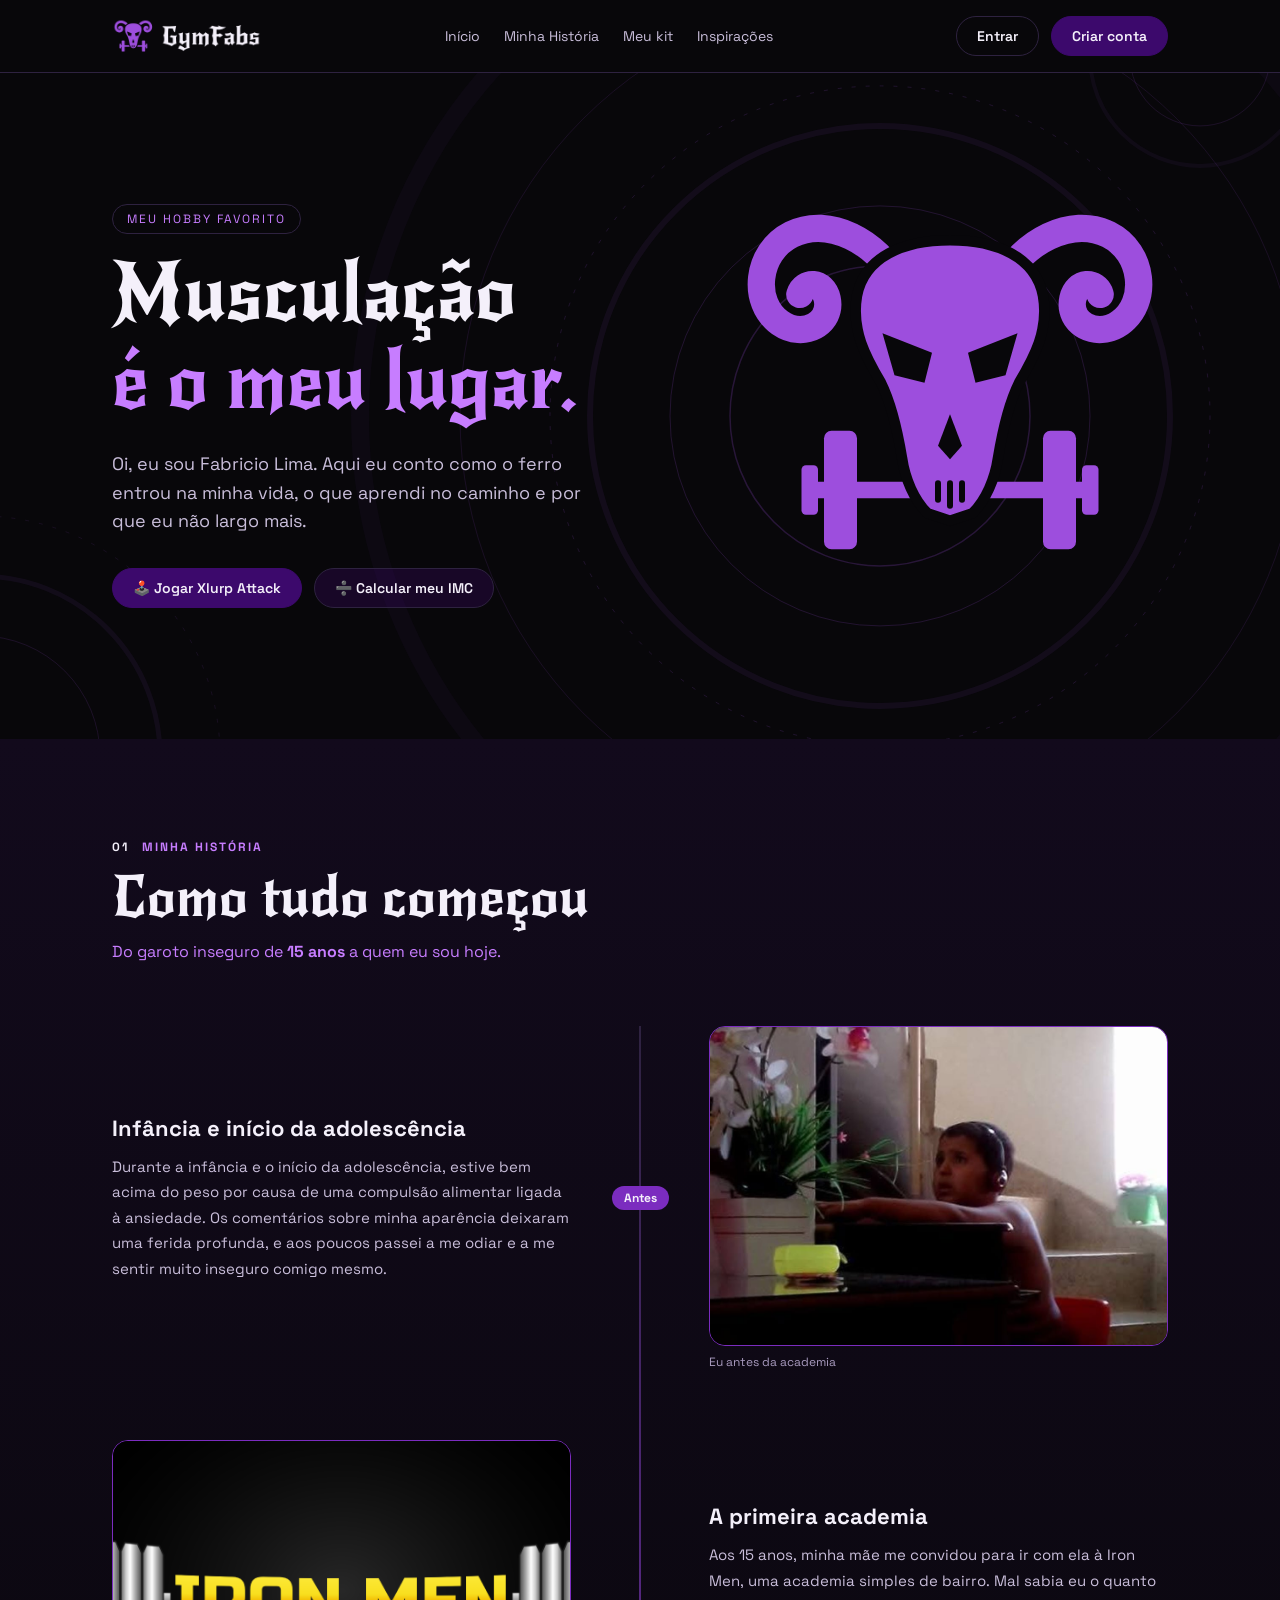
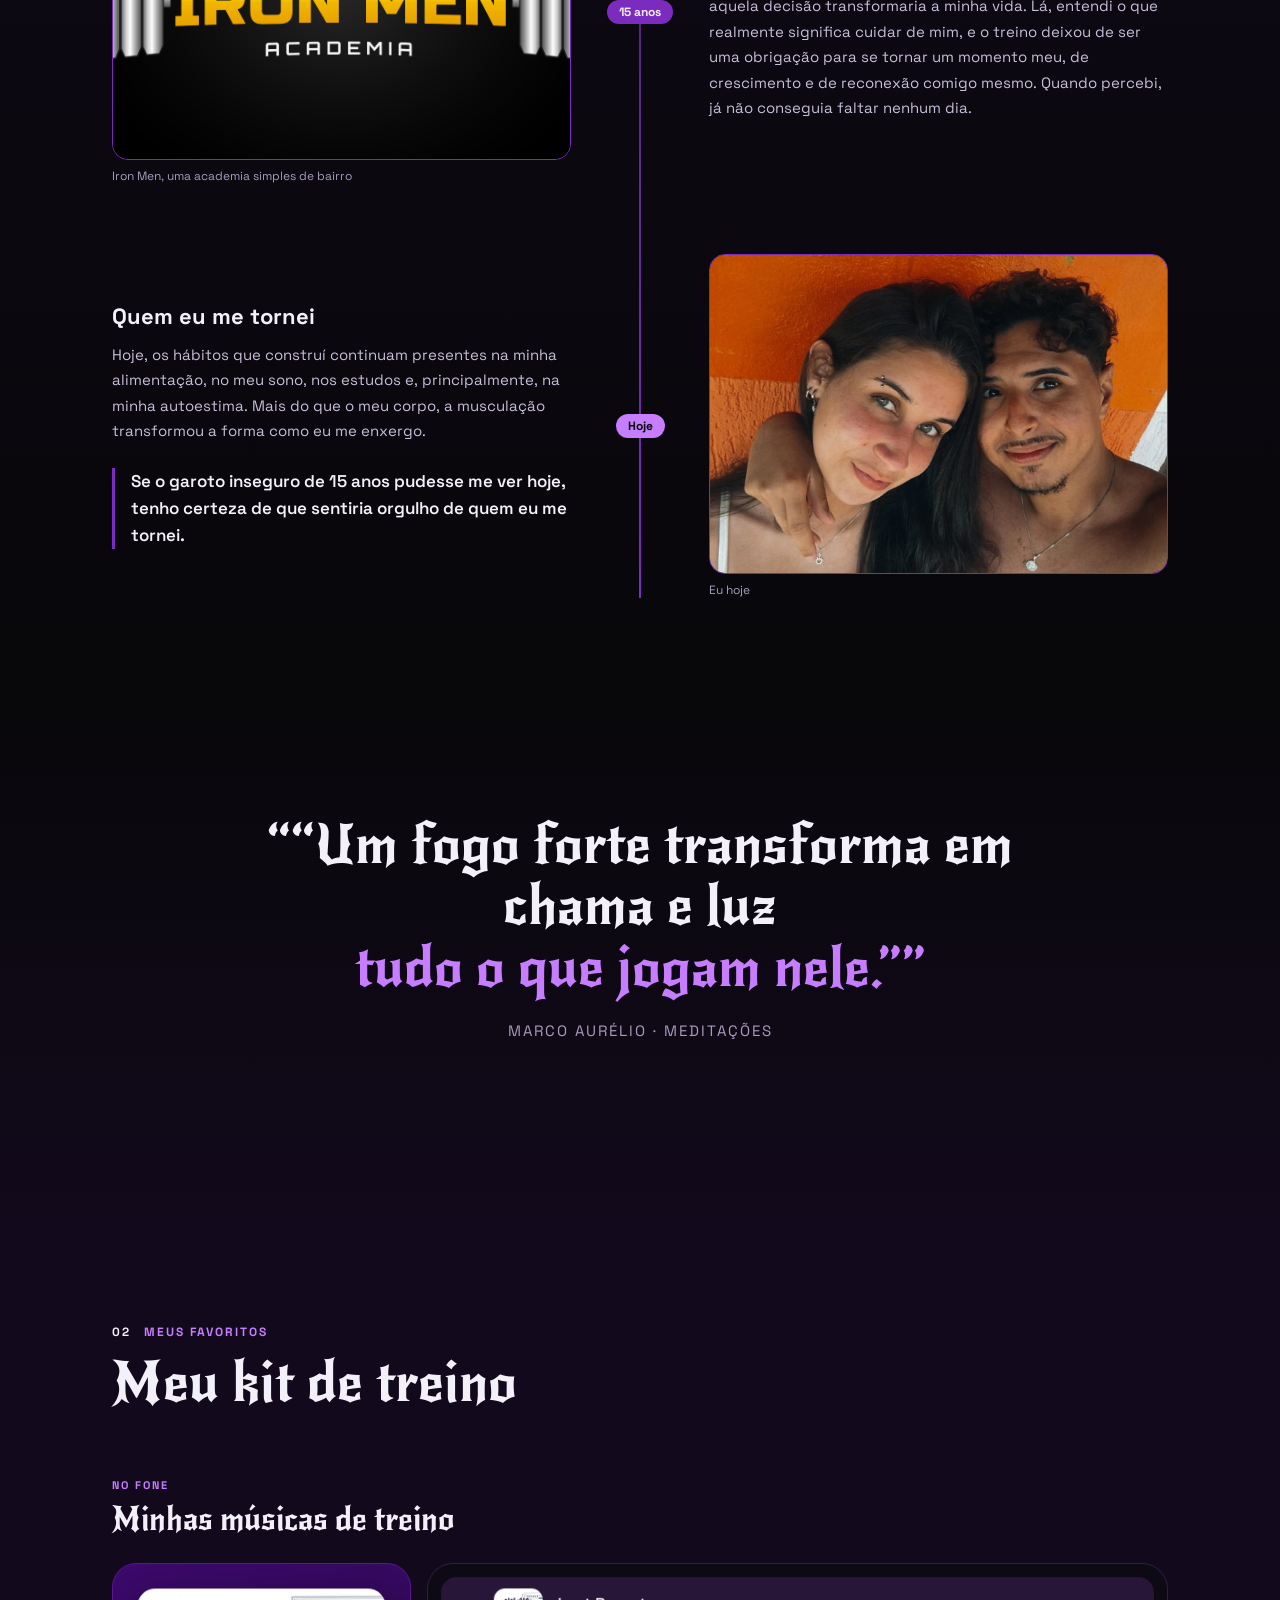
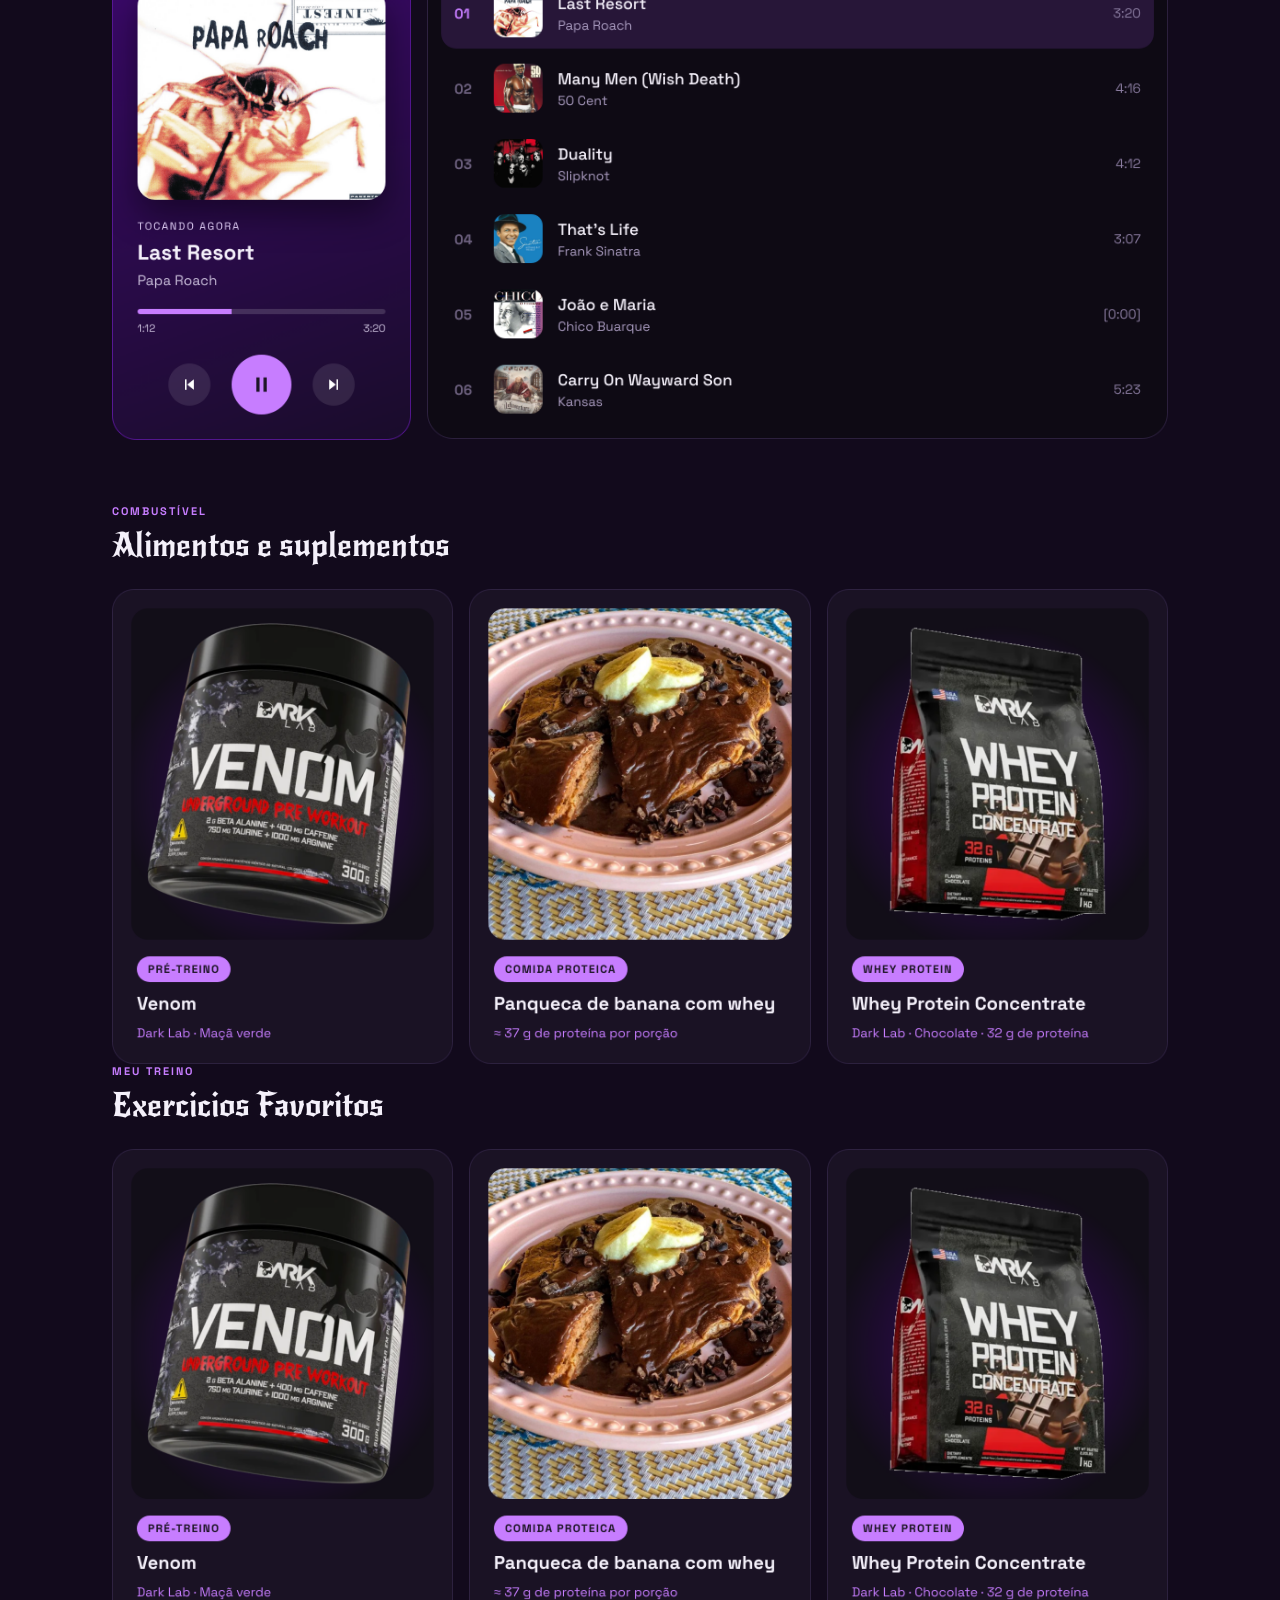
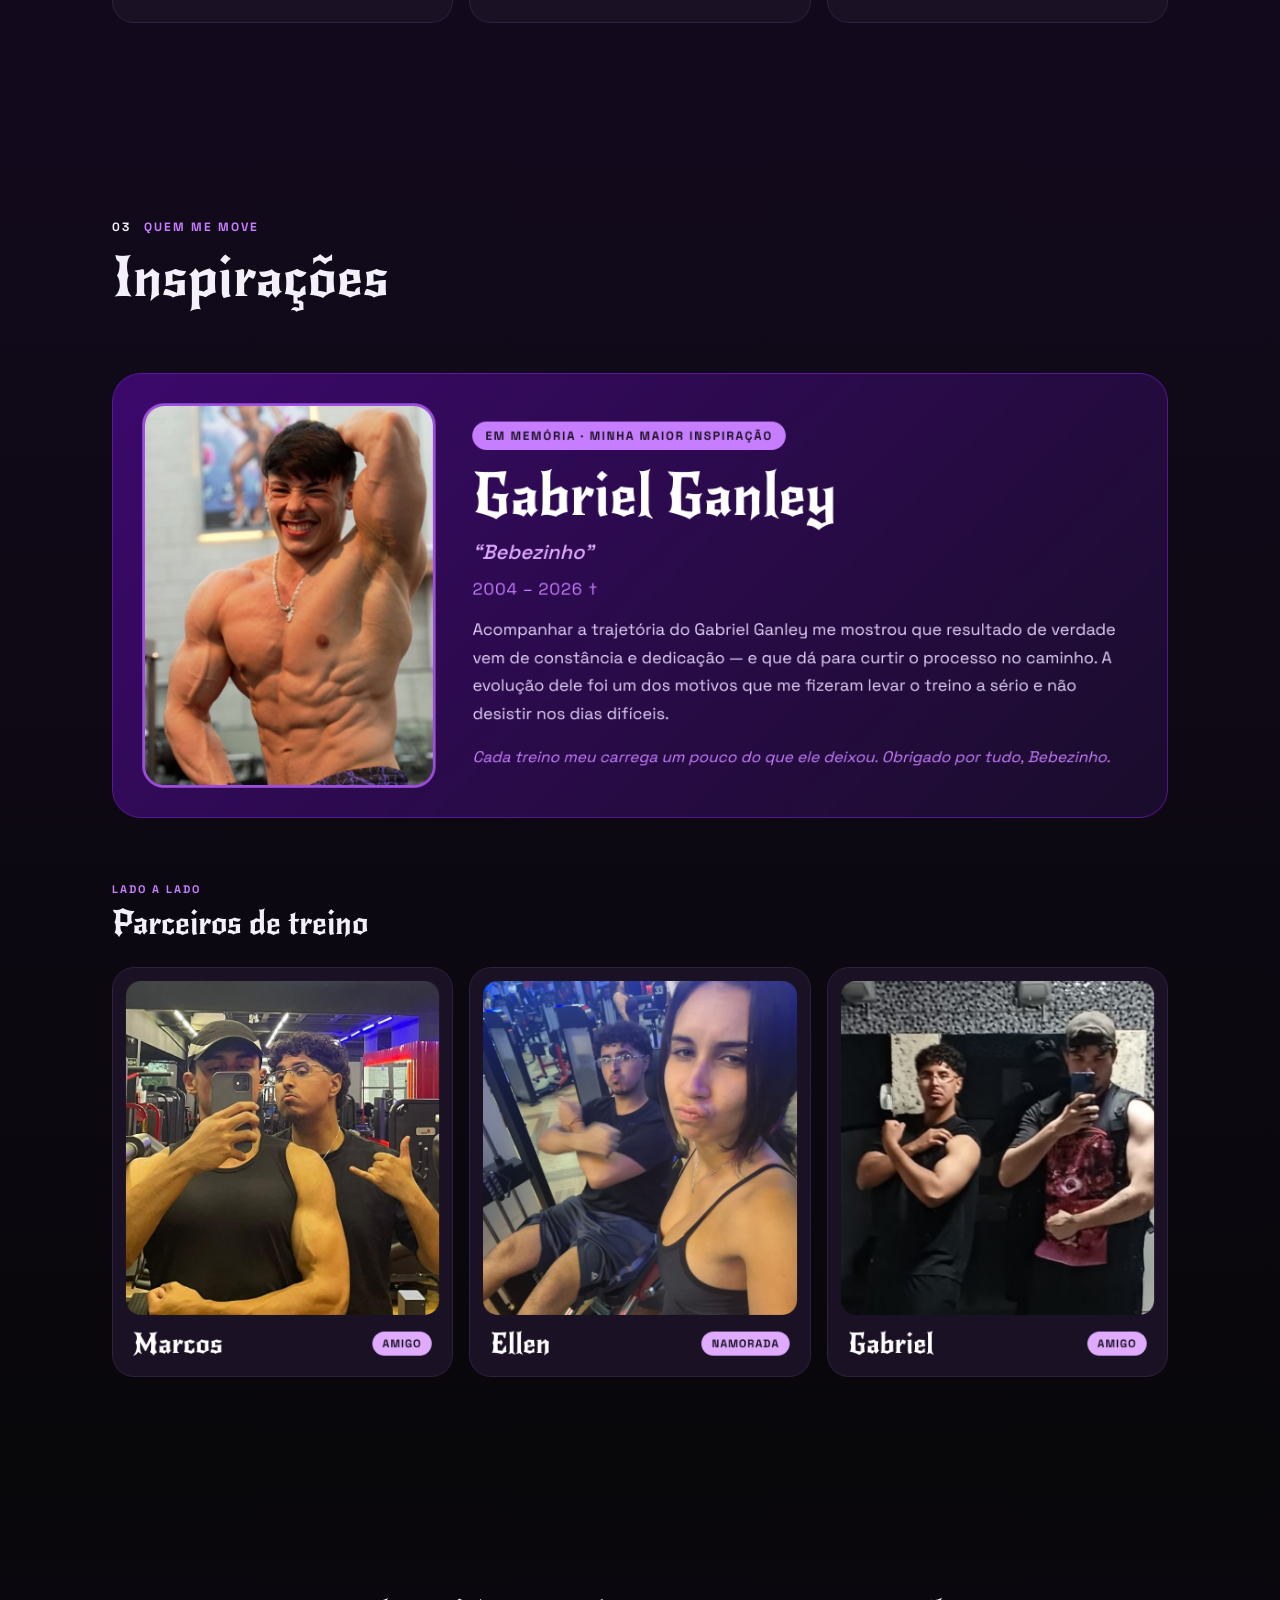
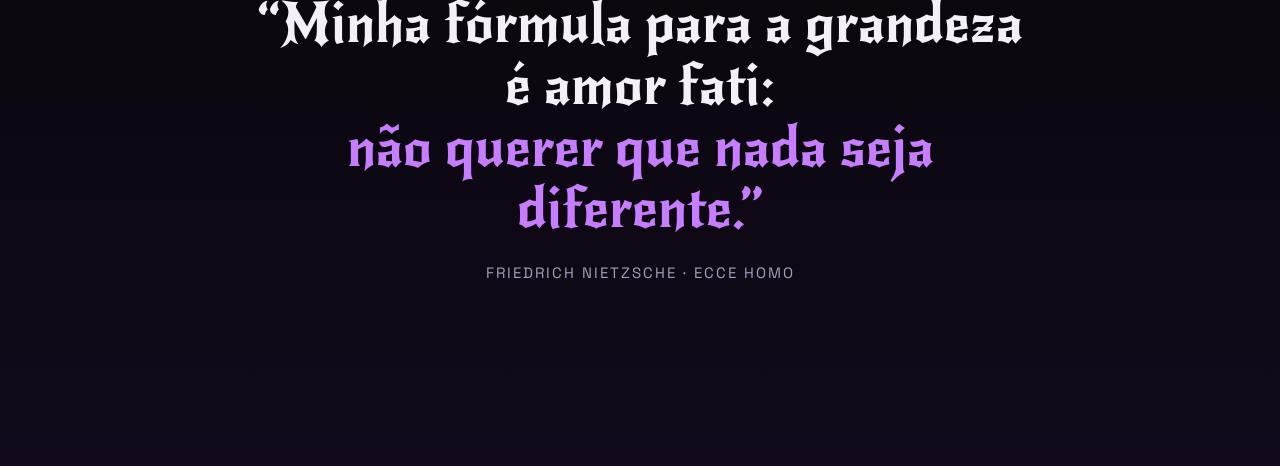
==== public/Index/index.html @ 7b029631 "Api conectada - Banco add cadastro" ====
<!doctype html>
<html lang="pt-BR">
  <head>
    <meta charset="UTF-8" />
    <meta name="viewport" content="width=device-width, initial-scale=1.0" />
    <title>GymFabs</title>
    <link rel="stylesheet" href="style.css" />
    <link rel="icon" href="img/favicon-32.png">
  </head>
  <body>
    <header>
      <img src="img/gymfabs_logo_header@4x.png" alt="" />

      <nav>
        <a href="#inicio">Início</a>
        <a href="#historia">Minha História</a>
        <a href="#meuKit">Meu kit</a>
        <a href="#inspiracoes">Inspirações</a>
      </nav>

      <div class="botoes-usuario">
        <a href="../Pagina Login/login.html" class="btn">Entrar</a>
        <a href="../Pagina Login/cadastro.html" class="btn btn-primario"
          >Criar conta</a
        >
      </div>
    </header>
    <main>
      <section class="hero" id="inicio">
        <div class="hero-texto">
          <span class="selo"> Meu hobby favorito</span>
          <h1>Musculação<span>é o meu lugar.</span></h1>

          <p>
            Oi, eu sou Fabricio Lima. Aqui eu conto como o ferro entrou na minha
            vida, o que aprendi no caminho e por que eu não largo mais.
          </p>

          <div class="hero-botoes">
            <a href="../Jump-goat-home/JumpGoat-home.html" class="btn btn-primario">🕹️ Jogar Xlurp Attack </a>
            <a href="../CalculadoraIMC/calculadoraIMC.html" class="btn imc"
              >➗ Calcular meu IMC</a
            >
          </div>
        </div>
      </section>

      <section class="historia" id="historia">
        <div class="titulo-secao">
          <span class="numero-secao">01 <span>Minha história</span></span>
          <h2>Como tudo começou</h2>
          <p>
            Do garoto inseguro de <strong>15 anos</strong> a quem eu sou hoje.
          </p>
        </div>

        <div class="linha-tempo">
          <!-- Evento 1: texto à esquerda, foto à direita -->
          <div class="evento">
            <div class="evento-texto">
              <h3>Infância e início da adolescência</h3>
              <p>
                Durante a infância e o início da adolescência, estive bem acima
                do peso por causa de uma compulsão alimentar ligada à ansiedade.
                Os comentários sobre minha aparência deixaram uma ferida
                profunda, e aos poucos passei a me odiar e a me sentir muito
                inseguro comigo mesmo.
              </p>
            </div>

            <span class="marcador">Antes</span>

            <figure class="evento-foto">
              <img
                src="img/antes.jpeg"
                alt="Foto do Fabricio criança, antes da academia"
              />
              <figcaption>Eu antes da academia</figcaption>
            </figure>
          </div>

          <!-- Evento 2: foto à esquerda, texto à direita -->
          <div class="evento">
            <figure class="evento-foto">
              <img src="img/IronMan.png" alt="Logo da academia Iron Men" />
              <figcaption>Iron Men, uma academia simples de bairro</figcaption>
            </figure>

            <span class="marcador">15 anos</span>

            <div class="evento-texto">
              <h3>A primeira academia</h3>
              <p>
                Aos 15 anos, minha mãe me convidou para ir com ela à Iron Men,
                uma academia simples de bairro. Mal sabia eu o quanto aquela
                decisão transformaria a minha vida. Lá, entendi o que realmente
                significa cuidar de mim, e o treino deixou de ser uma obrigação
                para se tornar um momento meu, de crescimento e de reconexão
                comigo mesmo. Quando percebi, já não conseguia faltar nenhum
                dia.
              </p>
            </div>
          </div>

          <!-- Evento 3: texto à esquerda, foto à direita -->
          <div class="evento">
            <div class="evento-texto">
              <h3>Quem eu me tornei</h3>
              <p>
                Hoje, os hábitos que construí continuam presentes na minha
                alimentação, no meu sono, nos estudos e, principalmente, na
                minha autoestima. Mais do que o meu corpo, a musculação
                transformou a forma como eu me enxergo.
              </p>
              <blockquote>
                Se o garoto inseguro de 15 anos pudesse me ver hoje, tenho
                certeza de que sentiria orgulho de quem eu me tornei.
              </blockquote>
            </div>

            <span class="marcador marcador-hoje">Hoje</span>

            <figure class="evento-foto">
              <img src="img/atual.jpeg" alt="Foto atual do Fabricio" />
              <figcaption>Eu hoje</figcaption>
            </figure>
          </div>
        </div>
      </section>


       <section class="amorFati">
        <div class="frase titulo-secao">
          <h2>
            ““Um fogo forte transforma em chama e luz
 <span>tudo o que jogam nele.””</span> 
          </h2>
          <p>
            Marco Aurélio · Meditações
          </p>
        </div>
      </section>

      <section class="meuKit" id="meuKit">
        <div class="titulo-secao">
          <span class="numero-secao">02 <span>Meus favoritos</span></span>
          <h2>Meu kit de treino</h2>
        </div>

        <div class="musica">
          <span class="rotulo">NO FONE</span>
          <h3 class="subtitulo">Minhas músicas de treino</h3>
          <div class="musica-grade">
            <img src="img/musica-player.png" alt="" />

            <img src="img/musica-lista.png" alt="" />
          </div>
        </div>

        <div class="alimento">
          <span class="rotulo">COMBUSTÍVEL</span>
          <h3 class="subtitulo">Alimentos e suplementos</h3>

          <div class="alimento-grade">
            <img src="img/alimentacao-venom.png" alt="" />
            <img src="img/alimentacao-panqueca.png" alt="" />
            <img src="img/alimentacao-whey.png" alt="" />
          </div>
        </div>

         <div class="alimento">
          <span class="rotulo">MEU TREINO</span>
          <h3 class="subtitulo">Exercicios Favoritos</h3>

          <div class="alimento-grade">
            <img src="img/alimentacao-venom.png" alt="" />
            <img src="img/alimentacao-panqueca.png" alt="" />
            <img src="img/alimentacao-whey.png" alt="" />
          </div>
        </div>
      </section>

      <section class="inspiracao" id="inspiracoes">
        <div class="titulo-secao">
          <span class="numero-secao">03 <span>QUEM ME MOVE</span></span>
          <h2>Inspirações</h2>
        </div>

        <div class="ganley">
          <img src="img/destaque-ganley.png" alt="" />
        </div>

        <span class="rotulo">LADO A LADO</span>
        <h3 class="subtitulo">Parceiros de treino</h3>

        <div class="parceiros">
          <img src="img/parceiro-marcos.png" alt="" />
          <img src="img/parceiro-ellen.png" alt="" />
          <img src="img/parceiro-gabriel.png" alt="" />
        </div>
      </section>

      <section class="amorFati">
        <div class="frase titulo-secao">
          <h2>
            “Minha fórmula para a grandeza é amor fati: <span>não querer que nada seja
            diferente.”</span> 
          </h2>
          <p>
            Friedrich Nietzsche · Ecce Homo
          </p>
        </div>
      </section>

    </main>
  </body>
</html>
---- public/Index/style.css ----
@import url("https://fonts.googleapis.com/css2?family=New+Rocker&family=Space+Grotesk:wght@300..700&display=swap");

* {
  margin: 0;
  padding: 0;
  box-sizing: border-box;
}

:root {
  --roxo: #7b2cbf; /* botões e destaques */
  --roxo-claro: #c77dff; /* links e textos em destaque */
  --roxo-escuro: #3c096c; /* sombras e gradientes */

  --fundo: #08070a; /* fundo da página */
  --fundo-secao: #120a1c; /* seções alternadas */
  --fundo-card: #1a1224; /* cards */
  --borda: #2e2240; /* bordas dos cards */

  --texto: #f4f0fa; /* títulos e texto principal */
  --texto-secundario: #c9beda; /* parágrafos */
  --texto-apagado: #a99bbf; /* legendas e detalhes */
}

body {

  font-family: "Space Grotesk", sans-serif;
  background-color: var(--fundo);
}


.hero {
  display: flex;
  background-image: url(img/fundo_inicio_1440x666.png);
  background-size: cover;
  background-position: right center;
  min-height: 666px;
  align-items: center;
  padding: 0 112px;
}

.selo{

  display: inline-block;
  padding: 6px 14px;
  border: solid 1px var(--borda);
  border-radius: 999px;
  color: var(--roxo-claro);
  font-size: 12px;
  letter-spacing: 2px;
  text-transform: uppercase;
  margin-bottom: 16px;

}

.hero-texto p{
color: var(--texto-secundario);
font-size: 18px;
line-height: 1.6;
max-width: 480px;
margin-bottom: 32px;

}

h1 {
font-family: "New Rocker", system-ui;
font-size: 80px;
font-weight: 400;
color: var(--texto);
line-height: 1.1;
margin-bottom: 24px;

}

h1 span{
display: block;
color: var(--roxo-claro);


}

header {
  display: flex;
  justify-content: space-between;
  align-items: center;
  padding: 16px 112px;
  border-bottom: 1px solid var(--borda);
  position: sticky;
  top: 0;
  background-color: var(--fundo);
  z-index: 100;
}

header img {
  width: 150px;
}

nav {
  display: flex;
  gap: 24px;
}

nav a{
  color: var(--texto-secundario);
  text-decoration: none;
  font-size: 14px;
}


nav a:hover{
  color: var(--roxo-claro);
}



.botoes-usuario{
display: flex;
gap: 12px;
align-items: center;

 }



.hero-botoes{
display: flex;
gap: 12px;
}




.btn{
display: inline-block;
padding: 10px 20px;
border: 1px solid var(--borda);
border-radius: 999px;
color: var(--texto);
font-size: 14px;
font-weight: 600;
text-decoration: none;
transition: 0.2s;
}

.btn:hover{
  border-color: var(--roxo);
}


.btn-primario{
  background-color: var(--roxo-escuro);
  border-color: var(--roxo-escuro);
}

.btn-primario:hover{
  background-color: var(--roxo);
}

.imc{

  background-color: rgba(60, 9, 108, 0.3);
}

/* ===================== MINHA HISTÓRIA ===================== */

.historia {
  padding: 96px 112px;
  background: linear-gradient(var(--fundo-secao),var(--fundo));
}

.titulo-secao {
  margin-bottom: 64px;
}

.numero-secao {
  display: inline-block;
  color: var(--texto);
  font-size: 12px;
  font-weight: 700;
  letter-spacing: 2px;
  margin-bottom: 12px;
}

/* tracinho + "MINHA HISTÓRIA" */
.numero-secao span {
  color: var(--roxo-claro);
  text-transform: uppercase;
  margin-left: 8px;
}

.titulo-secao h2 {
  font-family: "New Rocker", system-ui;
  font-size: 56px;
  font-weight: 400;
  color: var(--texto);
  line-height: 1.1;
  margin-bottom: 12px;
}

.titulo-secao p {
  color: var(--roxo-claro);
  font-size: 16px;
}


/* ---------- linha do tempo ---------- */

.linha-tempo {
  position: relative;
  display: flex;
  flex-direction: column;
  gap: 70px;
}

/* a linha vertical no meio */
.linha-tempo::before {
  content: "";
  position: absolute;
  top: 0;
  bottom: 0;
  left: 50%;
  width: 2px;
  background: linear-gradient(var(--borda), var(--roxo));
  transform: translateX(-50%);
}

/* cada evento: [conteúdo] [marcador] [conteúdo] */
.evento {
  display: grid;
  grid-template-columns: 1fr 90px 1fr;
  align-items: center;
  gap: 24px;
}

.evento-texto h3 {
  color: var(--texto);
  font-size: 22px;
  margin-bottom: 12px;
}

.evento-texto p {
  color: var(--texto-secundario);
  font-size: 15px;
  line-height: 1.7;
}

.evento-texto blockquote {
  margin-top: 24px;
  padding-left: 16px;
  border-left: 3px solid var(--roxo);
  color: var(--texto);
  font-size: 17px;
  font-weight: 600;
  line-height: 1.6;
}

/* pílula em cima da linha */
.marcador {
  position: relative; /* fica por cima da linha */
  justify-self: center;
  padding: 4px 12px;
  border-radius: 999px;
  background-color: var(--roxo);
  color: var(--texto);
  font-size: 12px;
  font-weight: 700;
  white-space: nowrap;
}

.marcador-hoje {
  background-color: var(--roxo-claro);
  color: var(--fundo);
}



/* fotos */
.evento-foto img {
  display: block;
  width: 100%;
  height: 320px;
  object-fit: cover;
  border: 1px solid var(--roxo);
  border-radius: 16px;
}

.evento-foto figcaption {
  margin-top: 8px;
  color: var(--texto-apagado);
  font-size: 12px;
}


/* ===================== Meu Kit ===================== */
.meuKit{
   padding: 96px 112px;
  background-color: var(--fundo-secao);
}


.rotulo {
  display: block;            /* span é inline; block faz ele ocupar a linha toda */
  color: var(--roxo-claro);
  font-size: 11px;
  font-weight: 700;
  letter-spacing: 2px;       /* aquele espaçamento entre letras do design */
  margin-bottom: 8px;
}

.subtitulo {
  font-family: "New Rocker", system-ui;
  font-size: 32px;
  font-weight: 400;
  color: var(--texto);
  margin-bottom: 24px;
}


.musica {
  margin-bottom: 64px;
}
 
.musica-grade{
display: grid;
grid-template-columns: 0.63fr 1.56fr;  /* player ocupa 1 parte, lista ocupa 2 */
gap: 16px;
align-items: start;
}

.musica-grade img{
  display: block;
  width: 100%;
  height: auto;

}


.alimento-grade {
  display: grid;
  grid-template-columns: repeat(3, 1fr);  /* 3 colunas iguais */
  gap: 16px;
}

.alimento-grade img {
  display: block;
  width: 100%;
  height: auto;
}


/* ===================== Inspiraçoes ===================== */


.inspiracao{
padding: 96px 112px;
background: linear-gradient( var(--fundo-secao),var(--fundo))

}

.ganley {
  margin-bottom: 64px;
}

.ganley img {
  display: block;
  width: 100%;
  height: auto;
}

.parceiros {
  display: grid;
  grid-template-columns: repeat(3, 1fr);
  gap: 16px;
}

.parceiros img {
  display: block;
  width: 100%;
  height: auto;
}


/* rolar sauvemente */
html {
  scroll-behavior: smooth;
}

/* FRASE */

.amorFati{
display: flex;
padding: 120px 112px;
justify-content: center;
background: linear-gradient(var(--fundo), var(--fundo-secao))
}

.frase {
  max-width: 800px;
  text-align: center;
}

.frase p {
  margin-top: 24px;
  font-size: 15px;
  line-height: 1.2;
  color: var(--texto-apagado);
  letter-spacing: 2px;
  text-transform: uppercase;
}

.frase span {
  display: block;
  color: var(--roxo-claro);
}
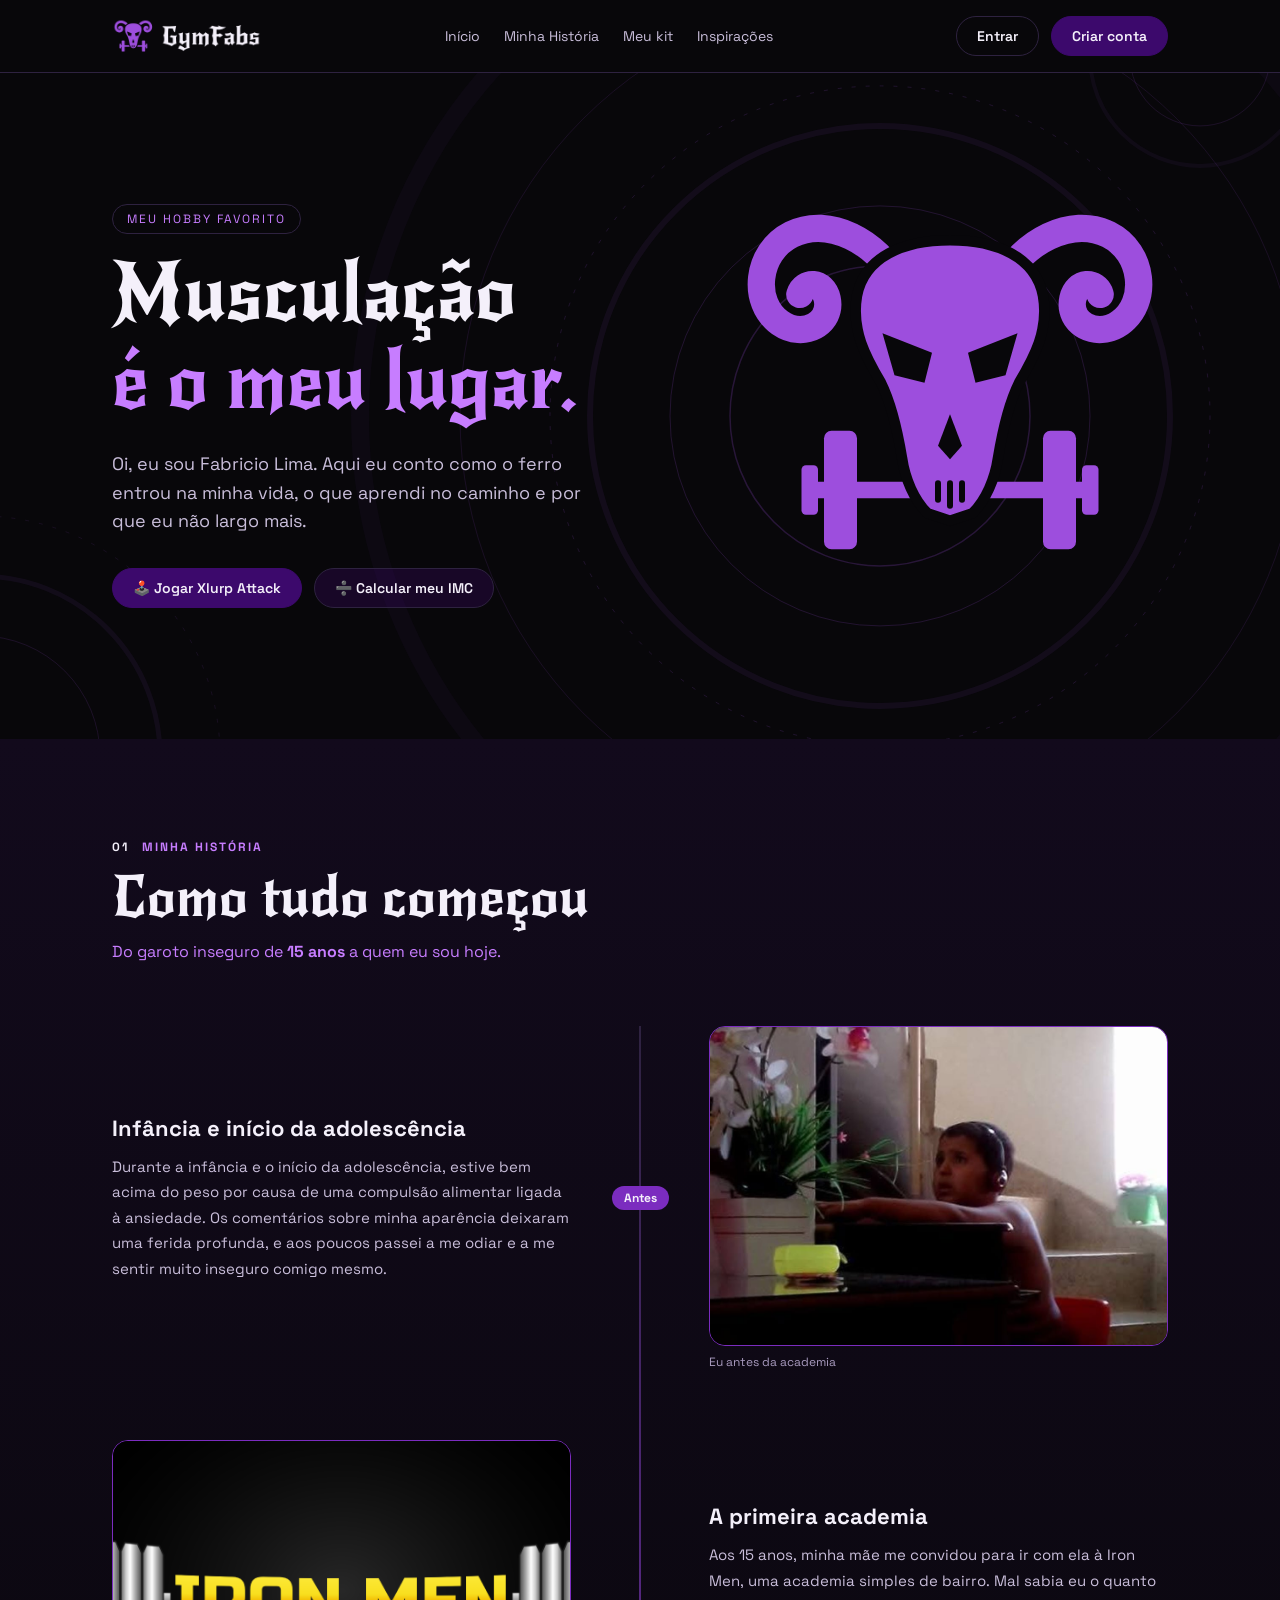
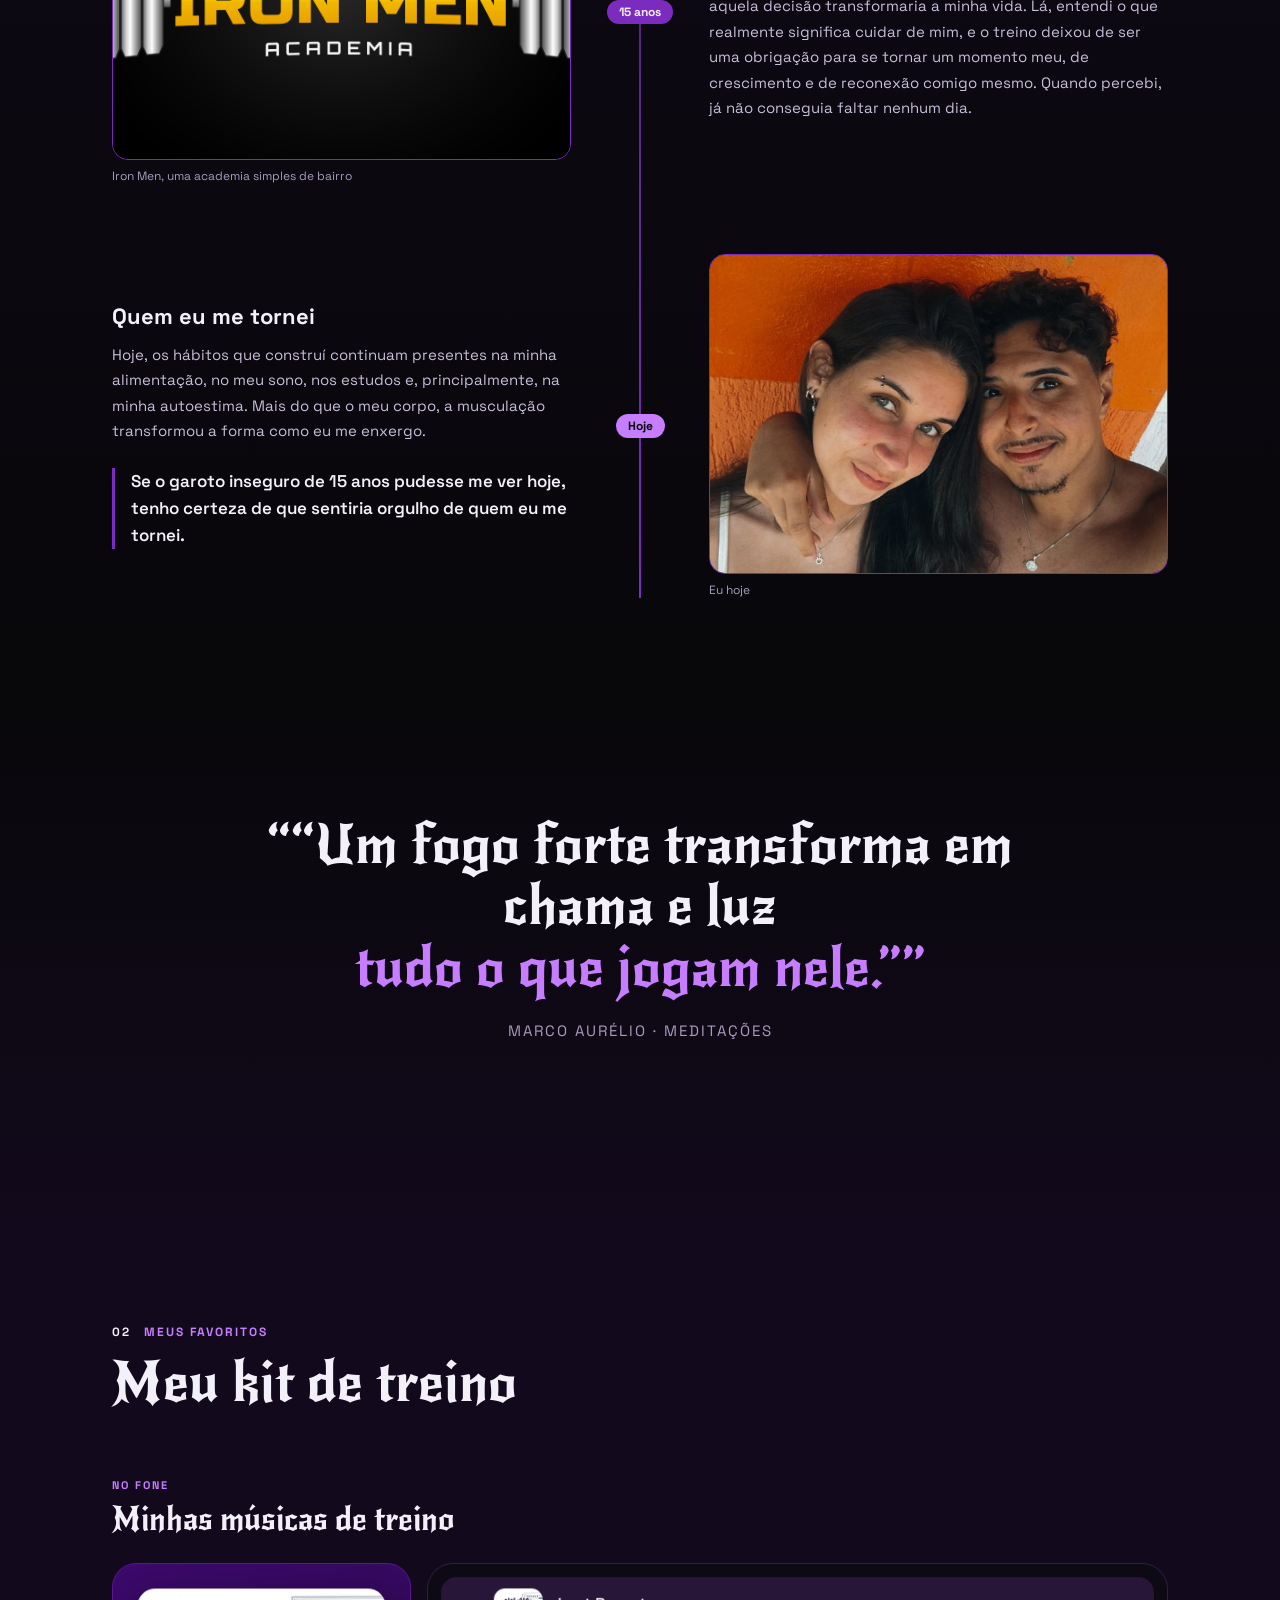
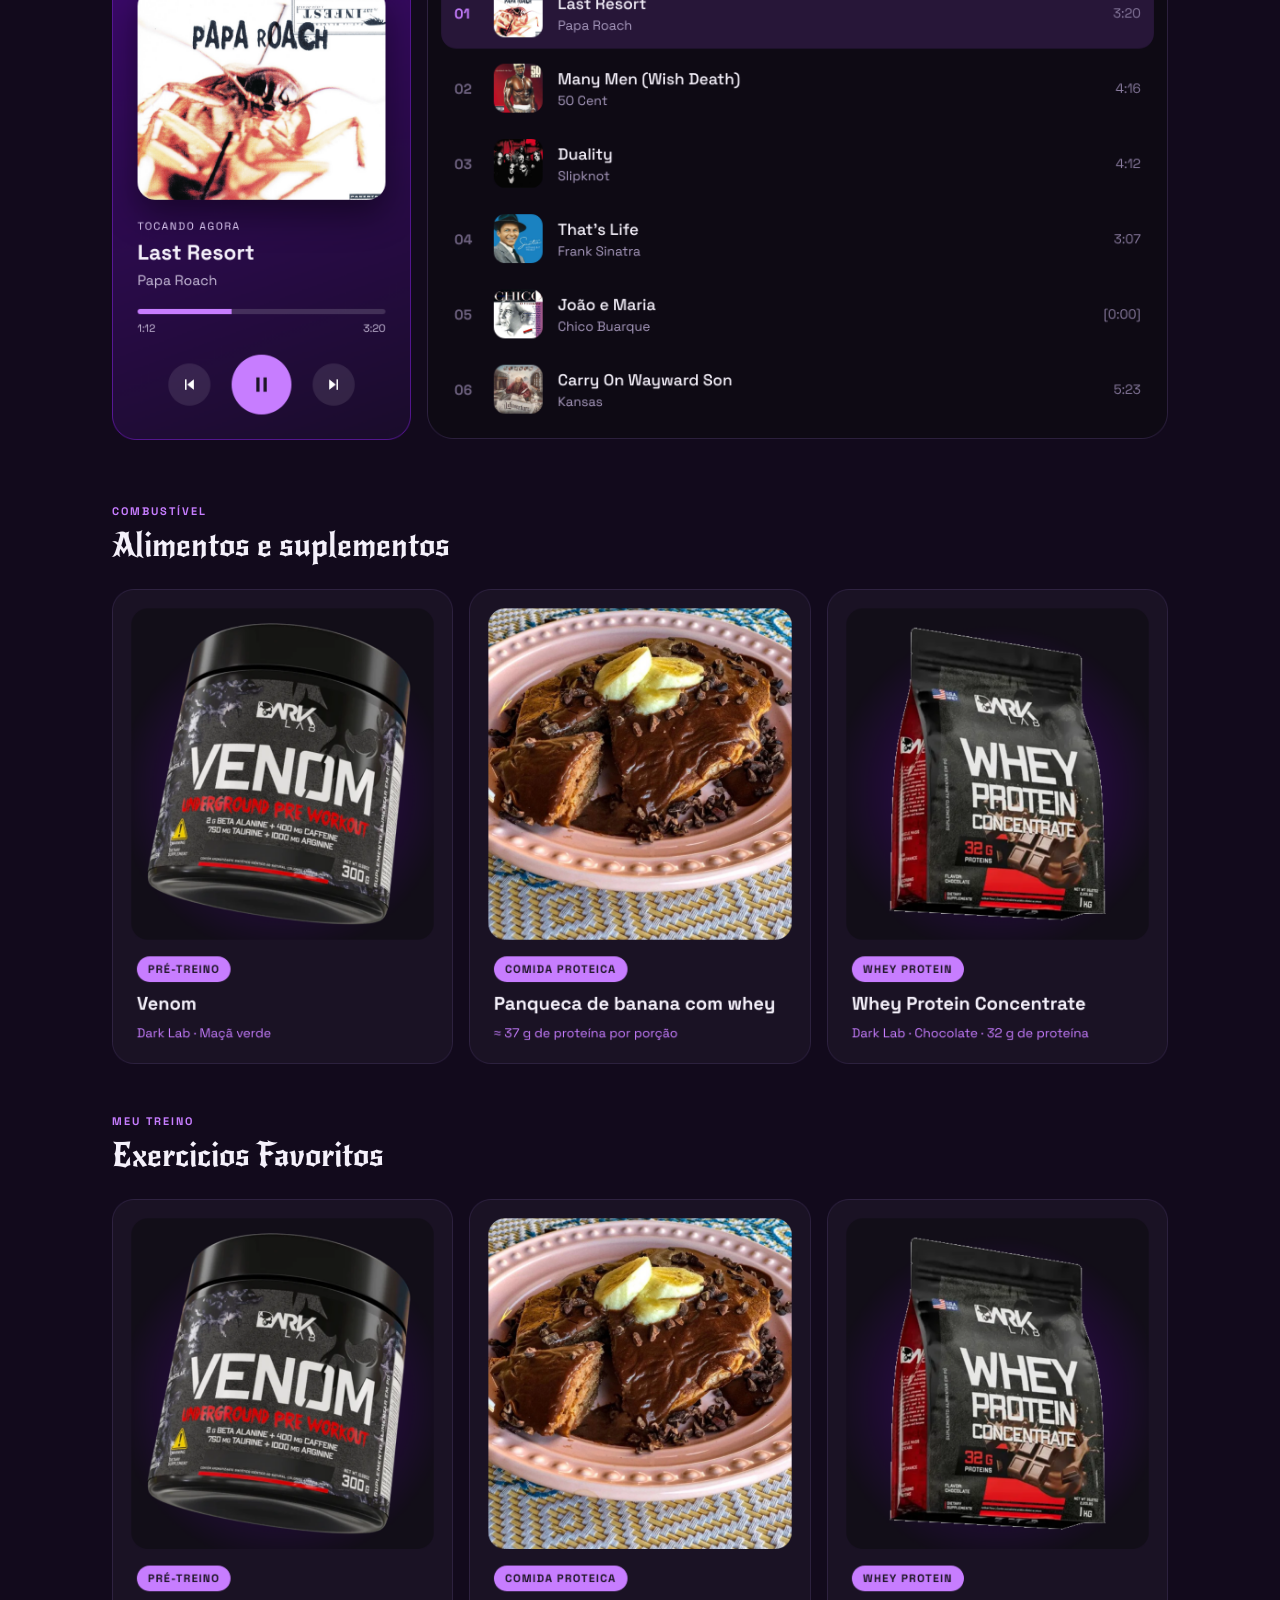
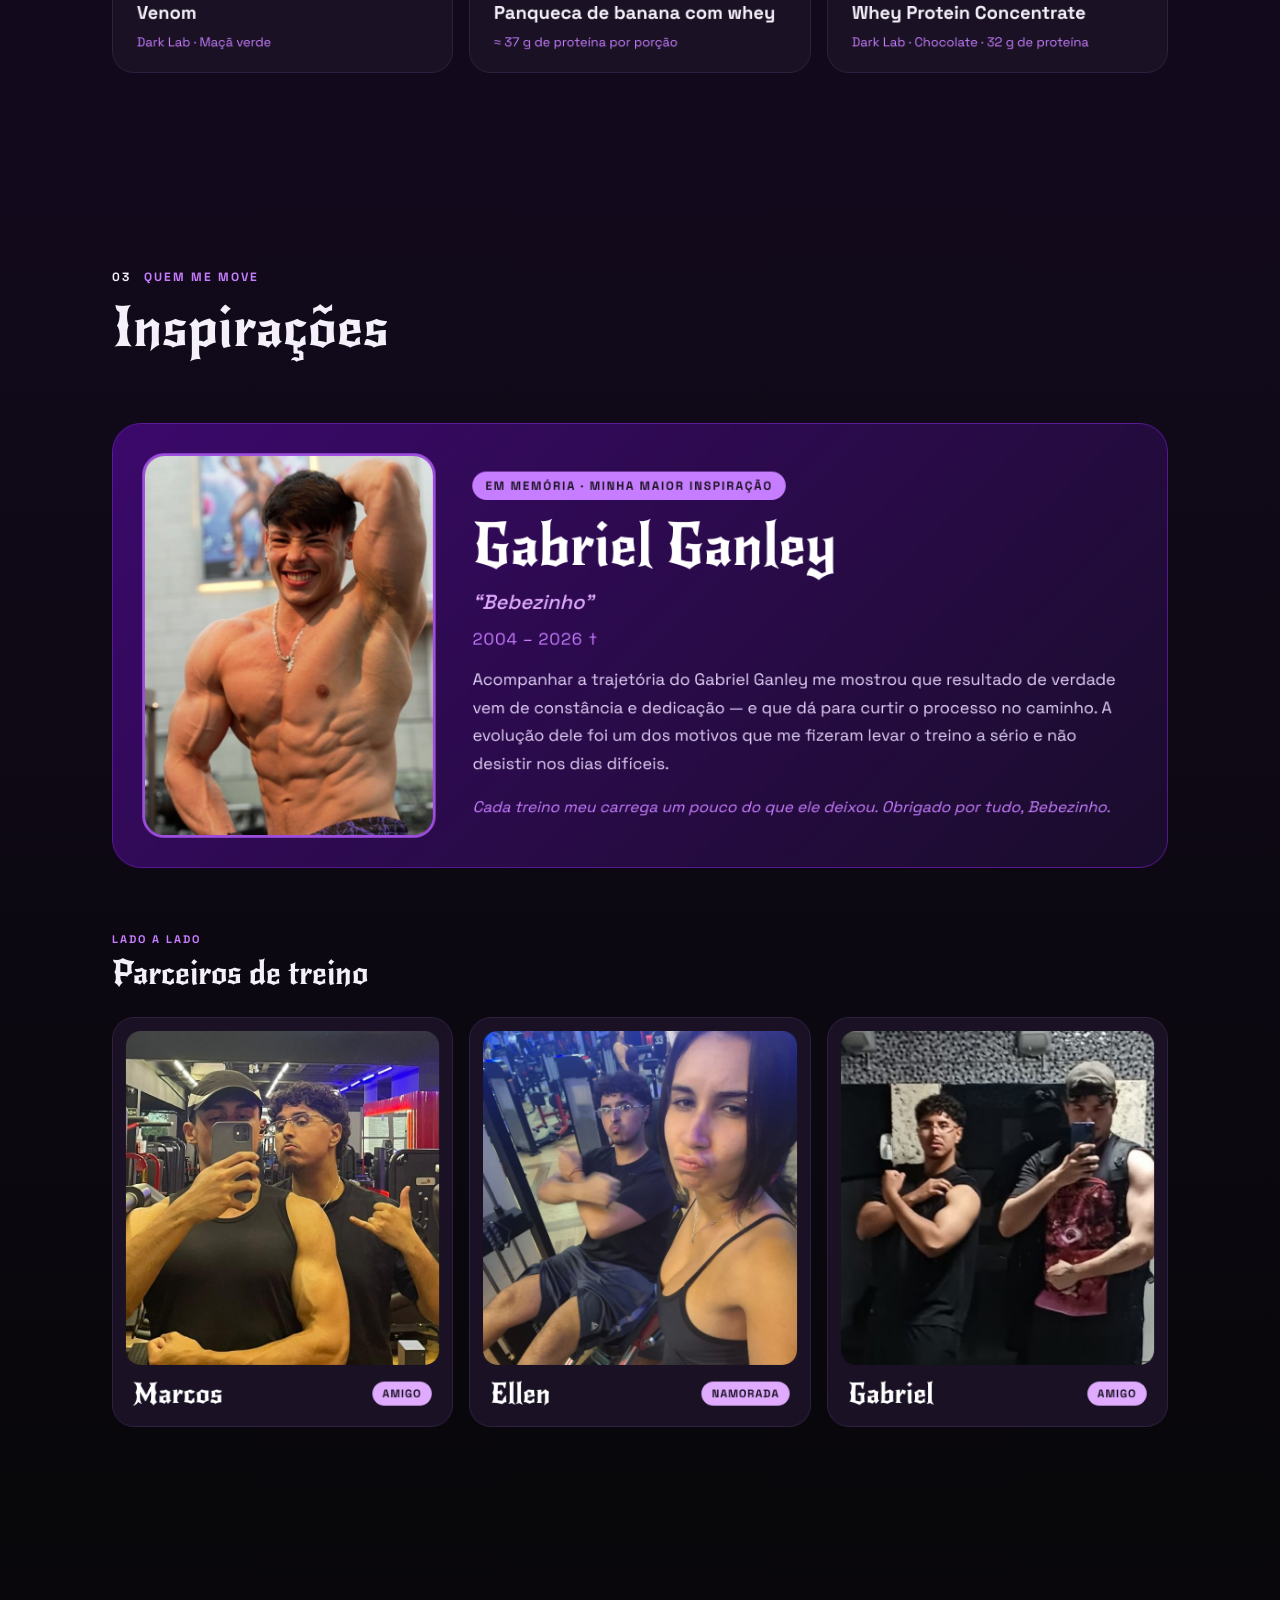
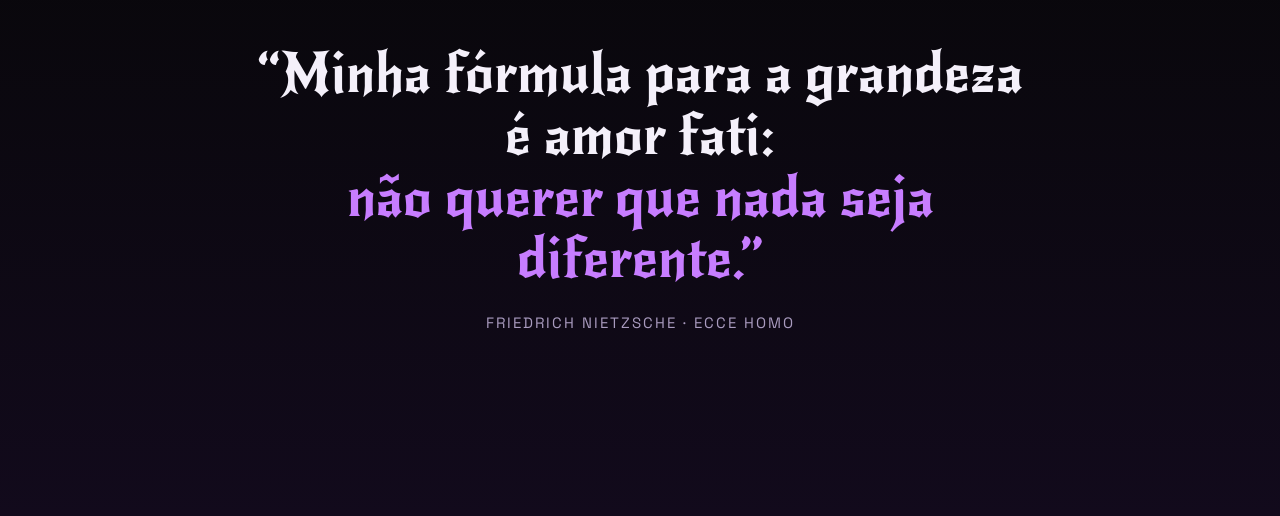
==== commit 2e58c38c: "Login_requisição_ativa" ====
--- a/public/Index/index.html
+++ b/public/Index/index.html
@@ -168,11 +168,11 @@
           </div>
         </div>
 
-         <div class="alimento">
+         <div class="treino">
           <span class="rotulo">MEU TREINO</span>
           <h3 class="subtitulo">Exercicios Favoritos</h3>
 
-          <div class="alimento-grade">
+         <div class="treino-grade"> 
             <img src="img/alimentacao-venom.png" alt="" />
             <img src="img/alimentacao-panqueca.png" alt="" />
             <img src="img/alimentacao-whey.png" alt="" />
--- a/public/Index/style.css
+++ b/public/Index/style.css
@@ -338,6 +338,7 @@
   display: grid;
   grid-template-columns: repeat(3, 1fr);  /* 3 colunas iguais */
   gap: 16px;
+  margin-bottom: 50px;
 }
 
 .alimento-grade img {
@@ -346,6 +347,20 @@
   height: auto;
 }
 
+
+
+.treino-grade {
+  display: grid;
+  grid-template-columns: repeat(3, 1fr);  /* 3 colunas iguais */
+  gap: 16px;
+
+}
+
+.treino-grade img {
+  display: block;
+  width: 100%;
+  height: auto;
+}
 
 /* ===================== Inspiraçoes ===================== */
 
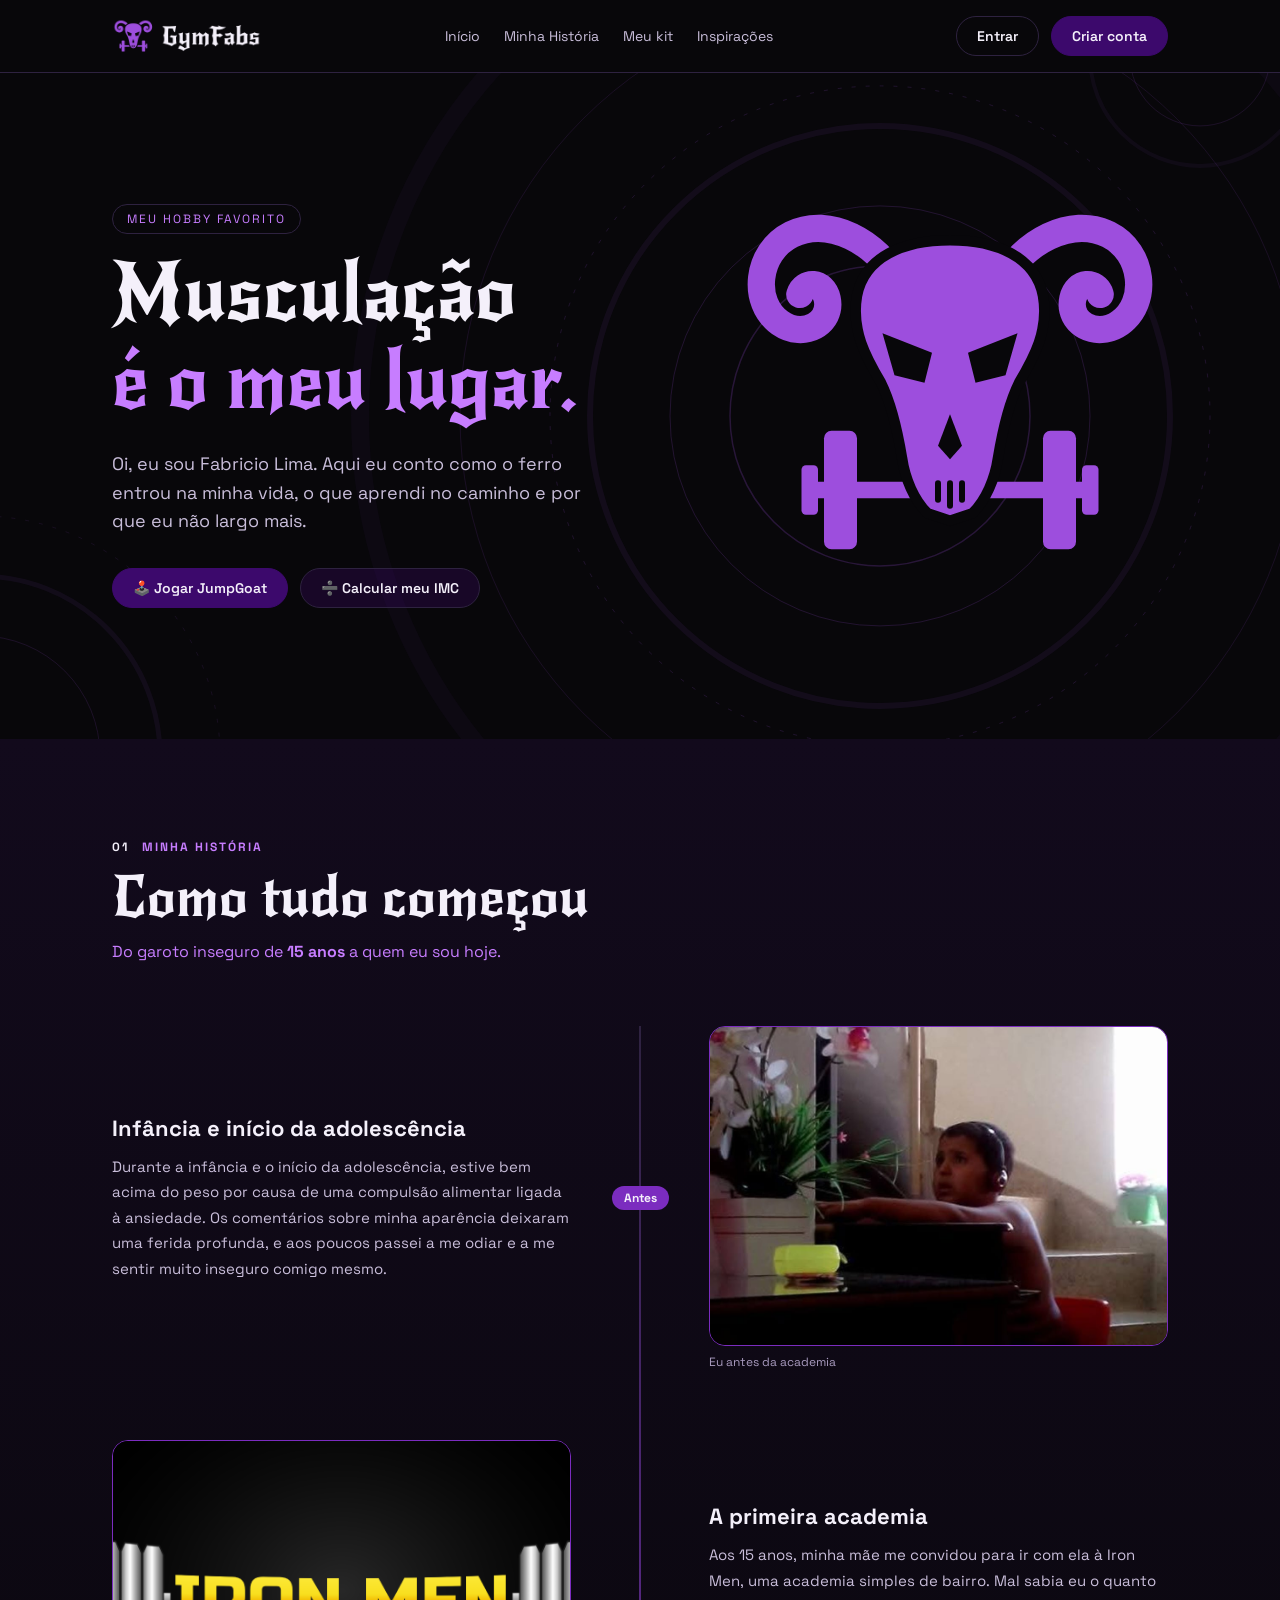
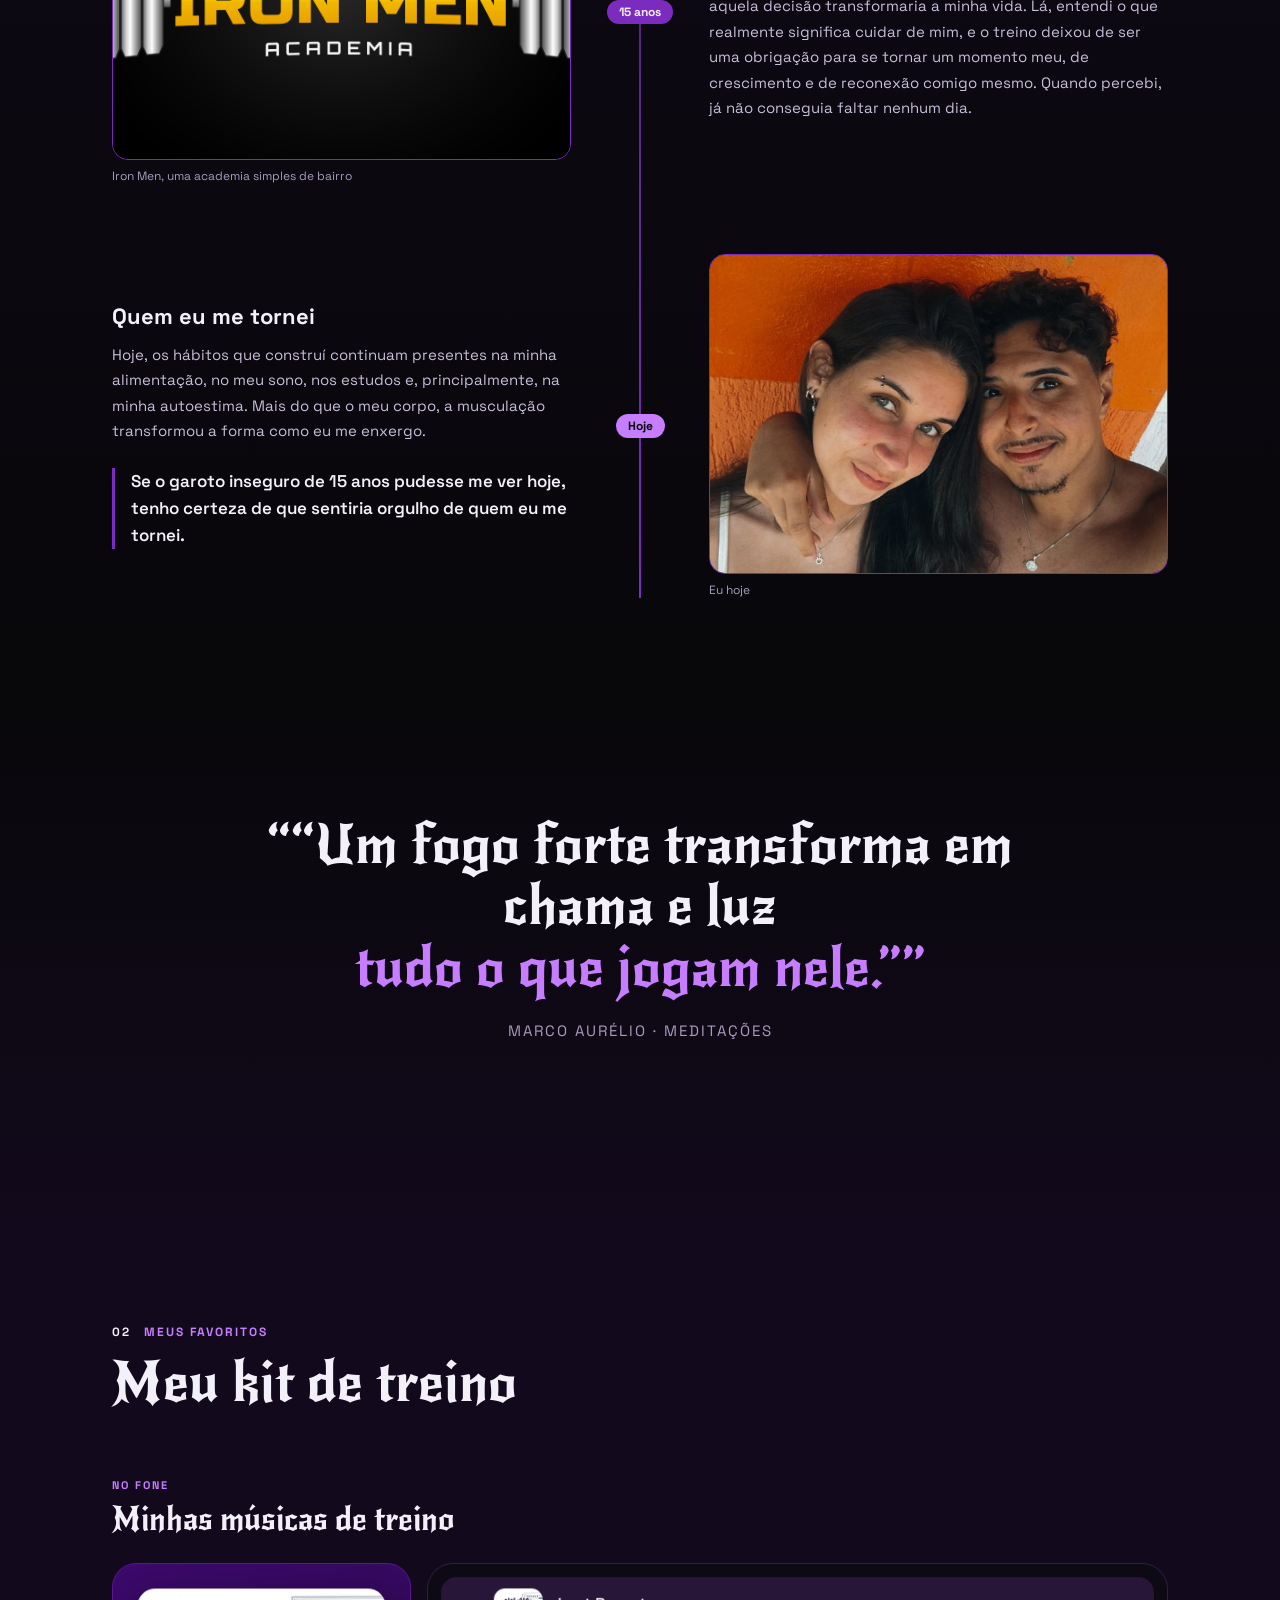
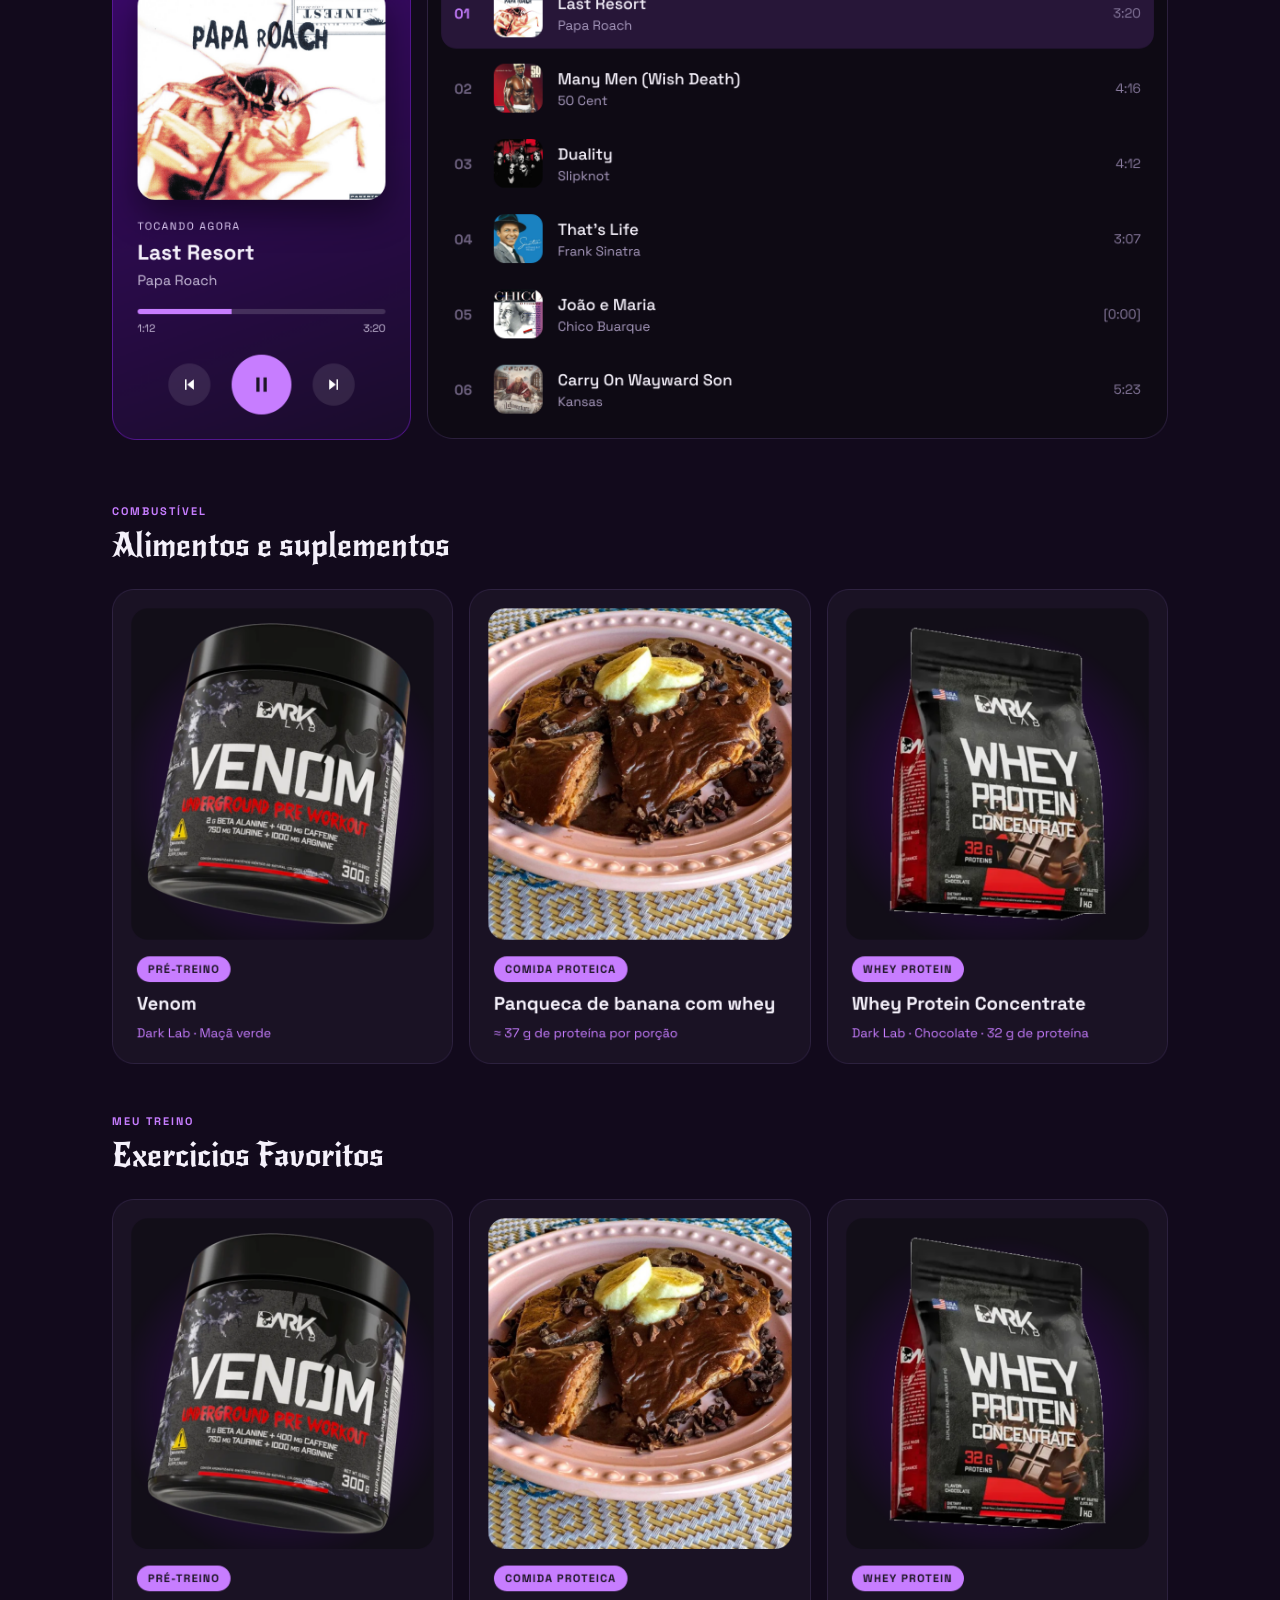
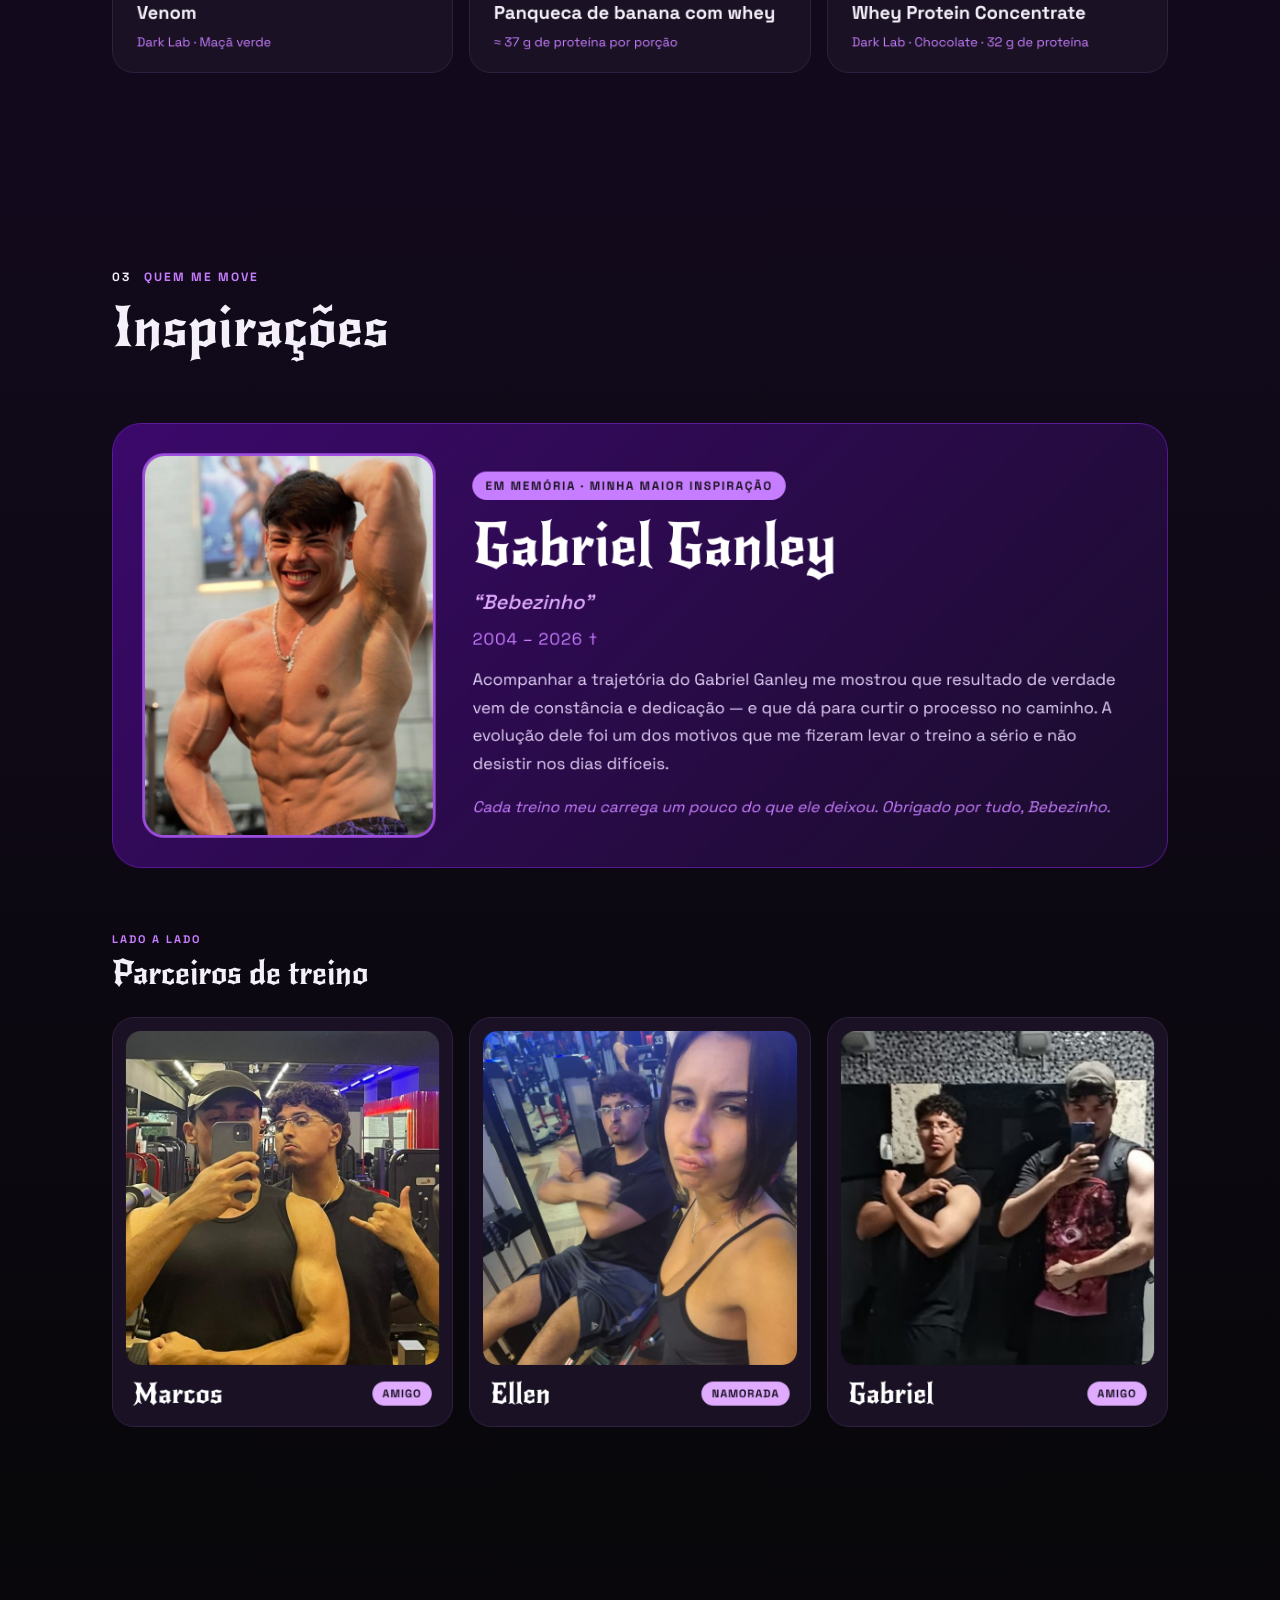
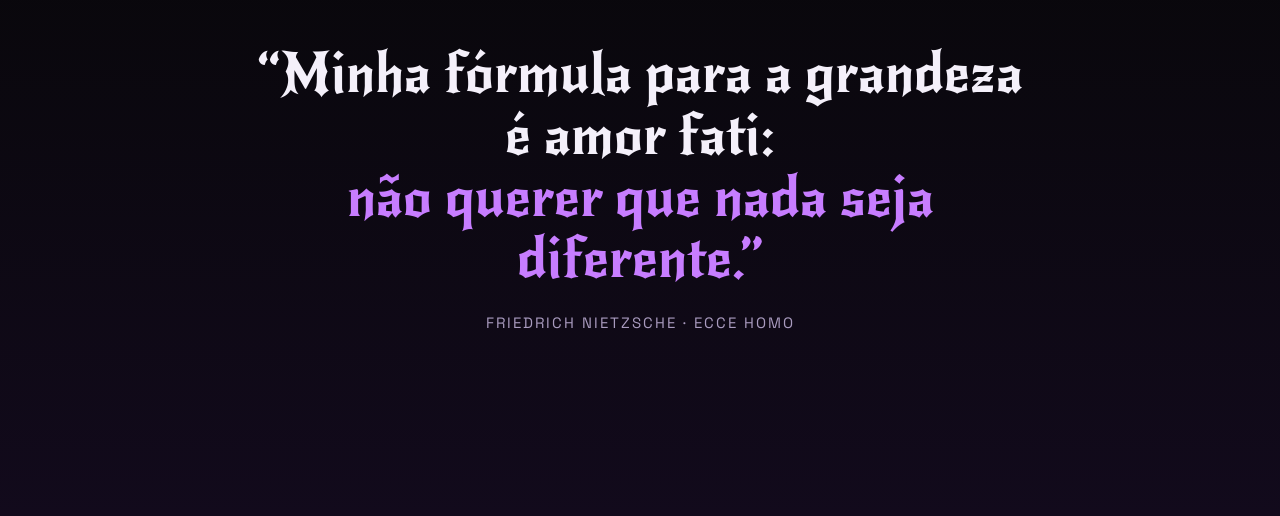
==== commit 7475e54d: "StartDash e JumpGoat update" ====
--- a/public/Index/index.html
+++ b/public/Index/index.html
@@ -18,7 +18,7 @@
         <a href="#inspiracoes">Inspirações</a>
       </nav>
 
-      <div class="botoes-usuario">
+      <div class="botoes-usuario" id="div_botoes">
         <a href="../Pagina Login/login.html" class="btn">Entrar</a>
         <a href="../Pagina Login/cadastro.html" class="btn btn-primario"
           >Criar conta</a
@@ -37,7 +37,7 @@
           </p>
 
           <div class="hero-botoes">
-            <a href="../Jump-goat-home/JumpGoat-home.html" class="btn btn-primario">🕹️ Jogar Xlurp Attack </a>
+            <a id="liberar" onclick="PrecisaLogar()" class="btn btn-primario">🕹️ Jogar JumpGoat </a>
             <a href="../CalculadoraIMC/calculadoraIMC.html" class="btn imc"
               >➗ Calcular meu IMC</a
             >
@@ -215,3 +215,34 @@
     </main>
   </body>
 </html>
+
+<script>
+
+let nome = sessionStorage.getItem("NOME_USUARIO")
+
+
+if(nome != null){
+div_botoes.innerHTML = `
+  <span>Olá, ${nome}!</span>
+  <button class="btn btn-primario" onclick="sair()">Sair</button>
+`;
+}
+
+function sair() {
+  sessionStorage.clear();
+  window.location = "../Pagina Login/login.html";
+
+}
+
+
+function PrecisaLogar() {
+  if (nome != null) {
+    window.location = "../Jump-goat-home/JumpGoat-home.html";
+  } else {
+    alert(`Precisa logar para jogar JumpGoat`);
+  }
+}
+
+
+
+</script>
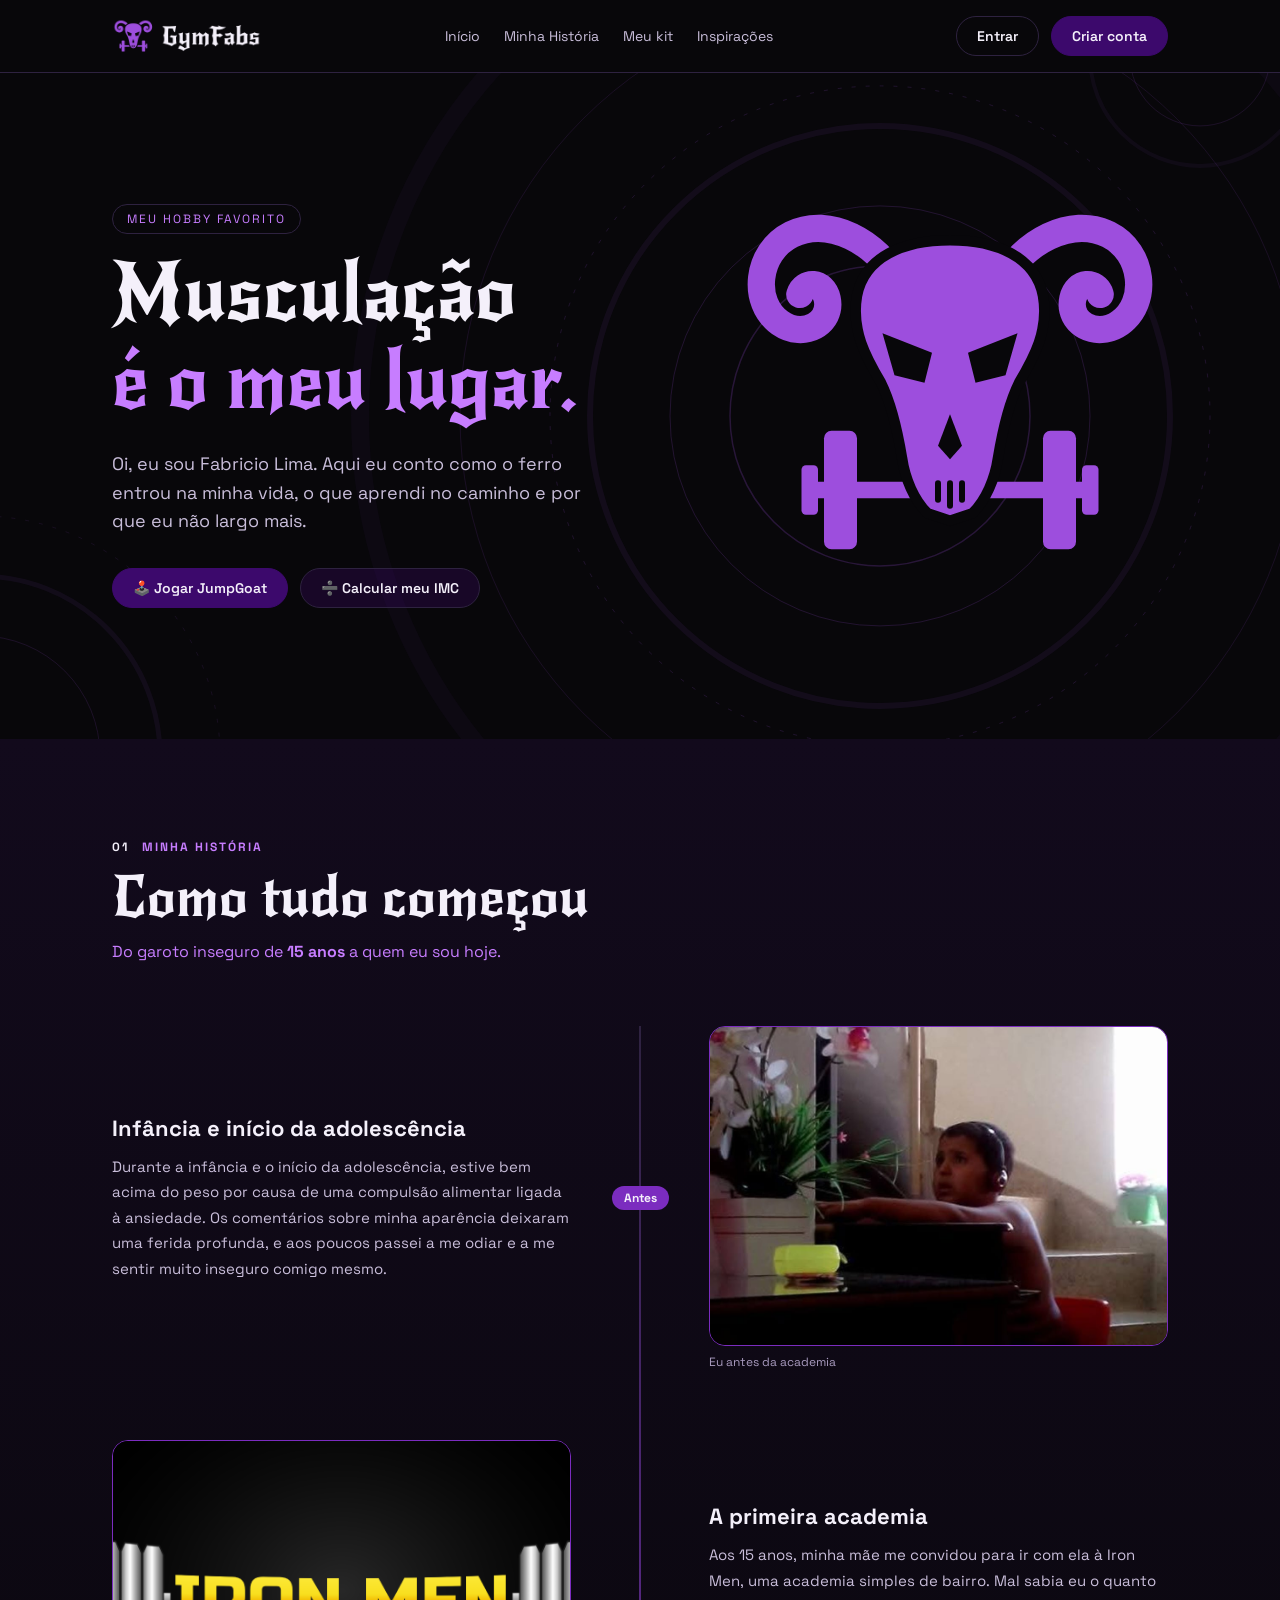
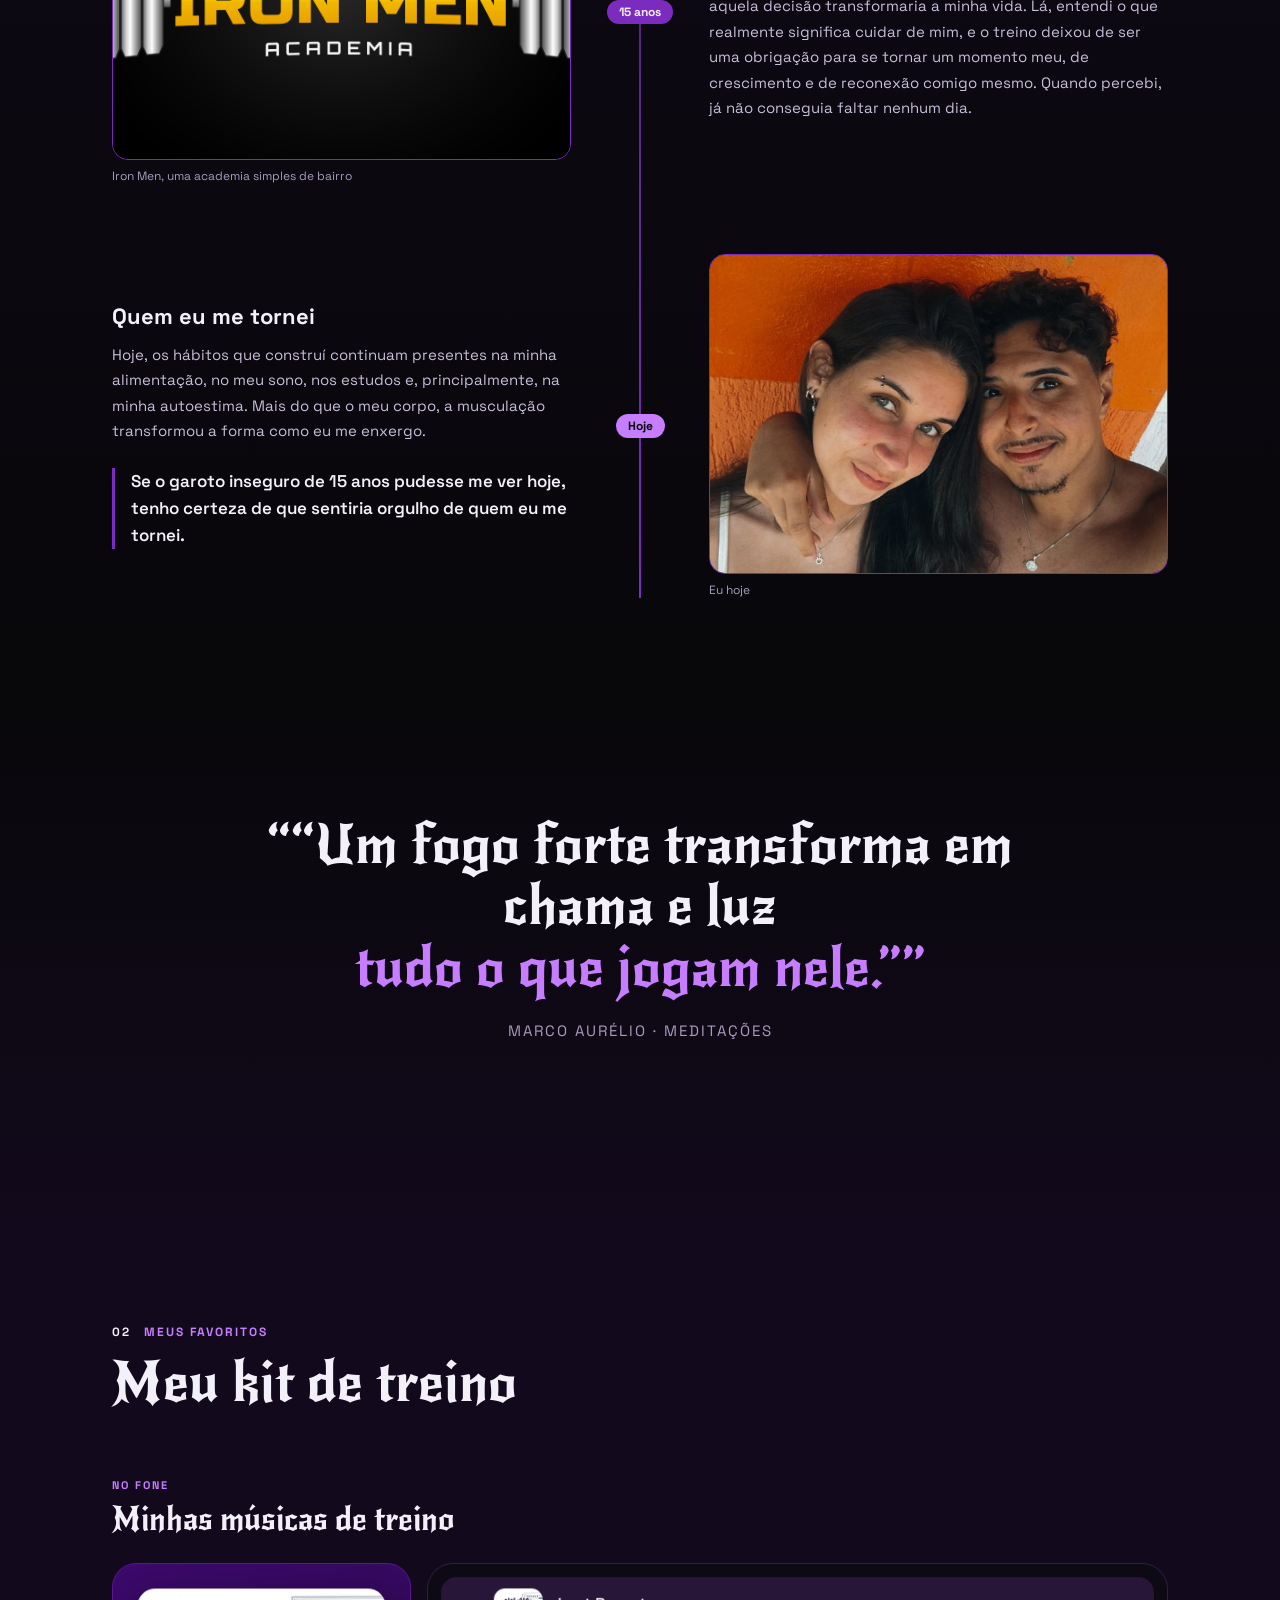
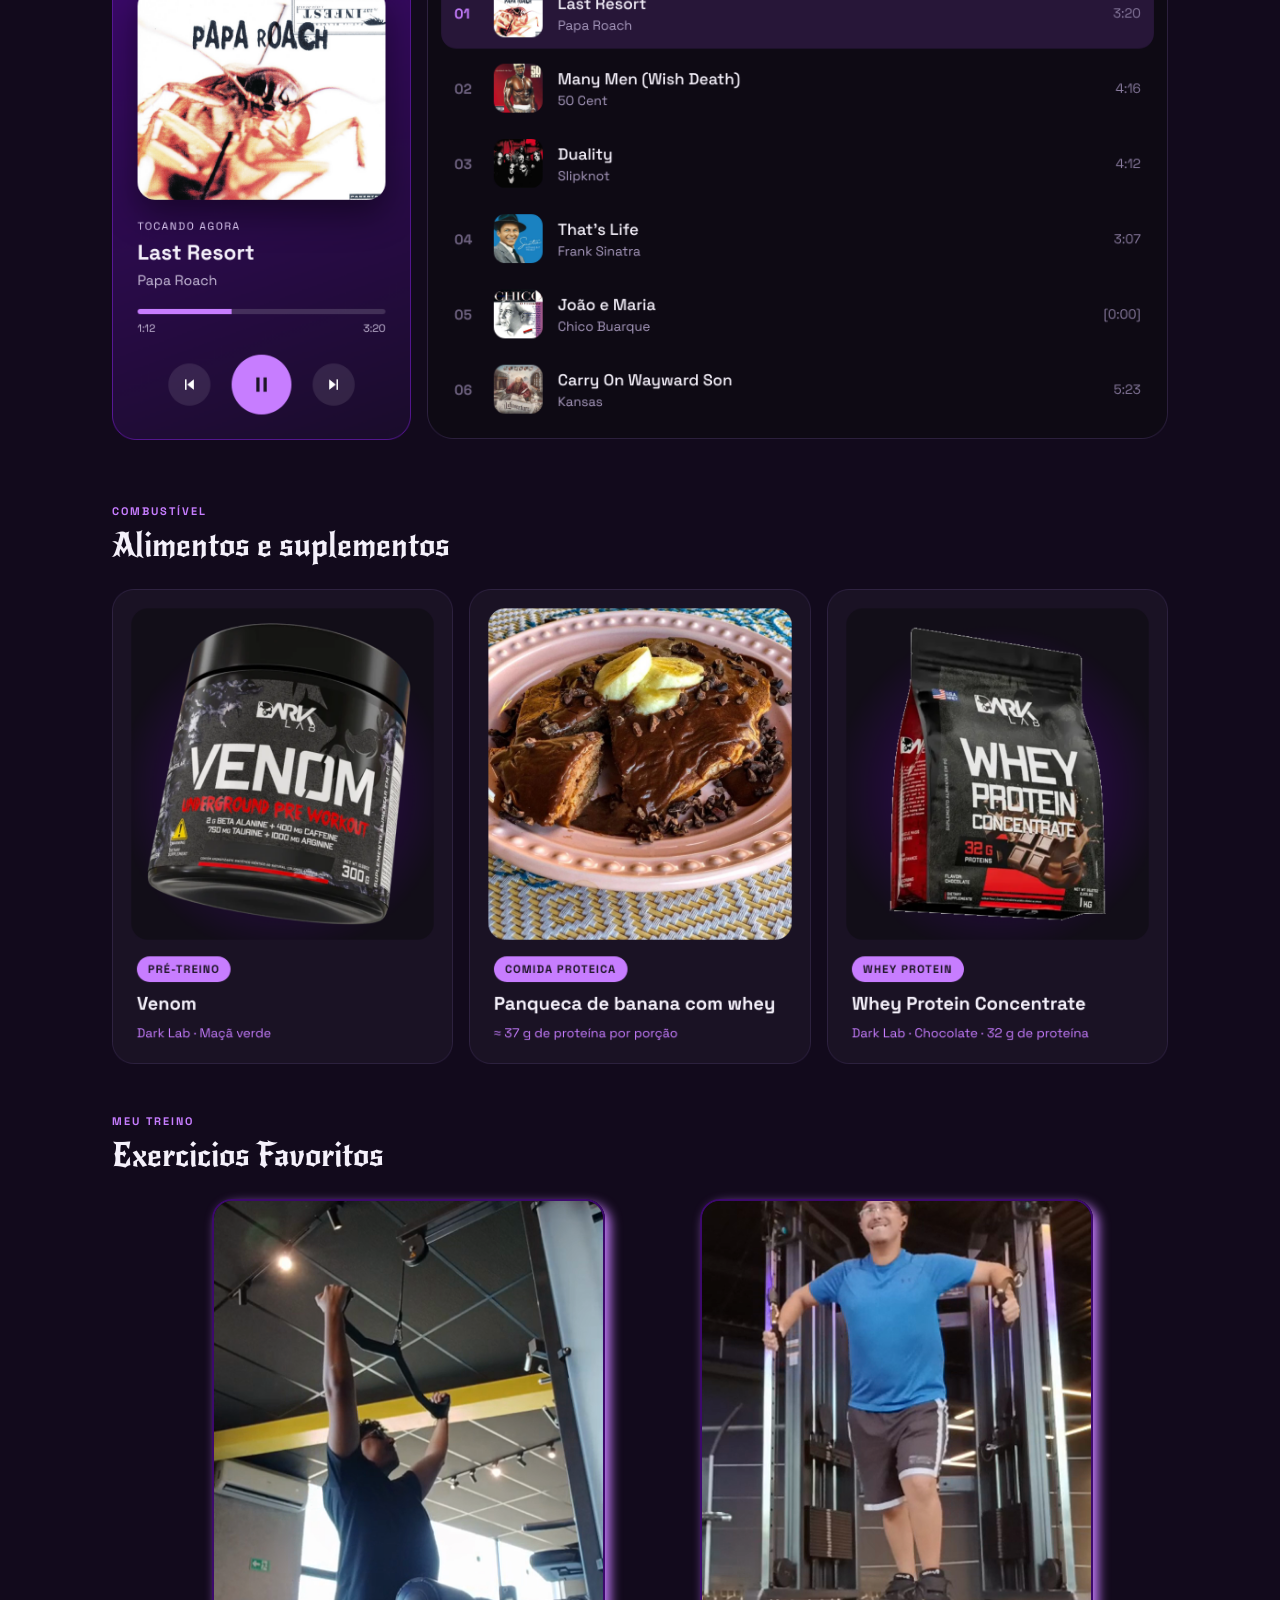
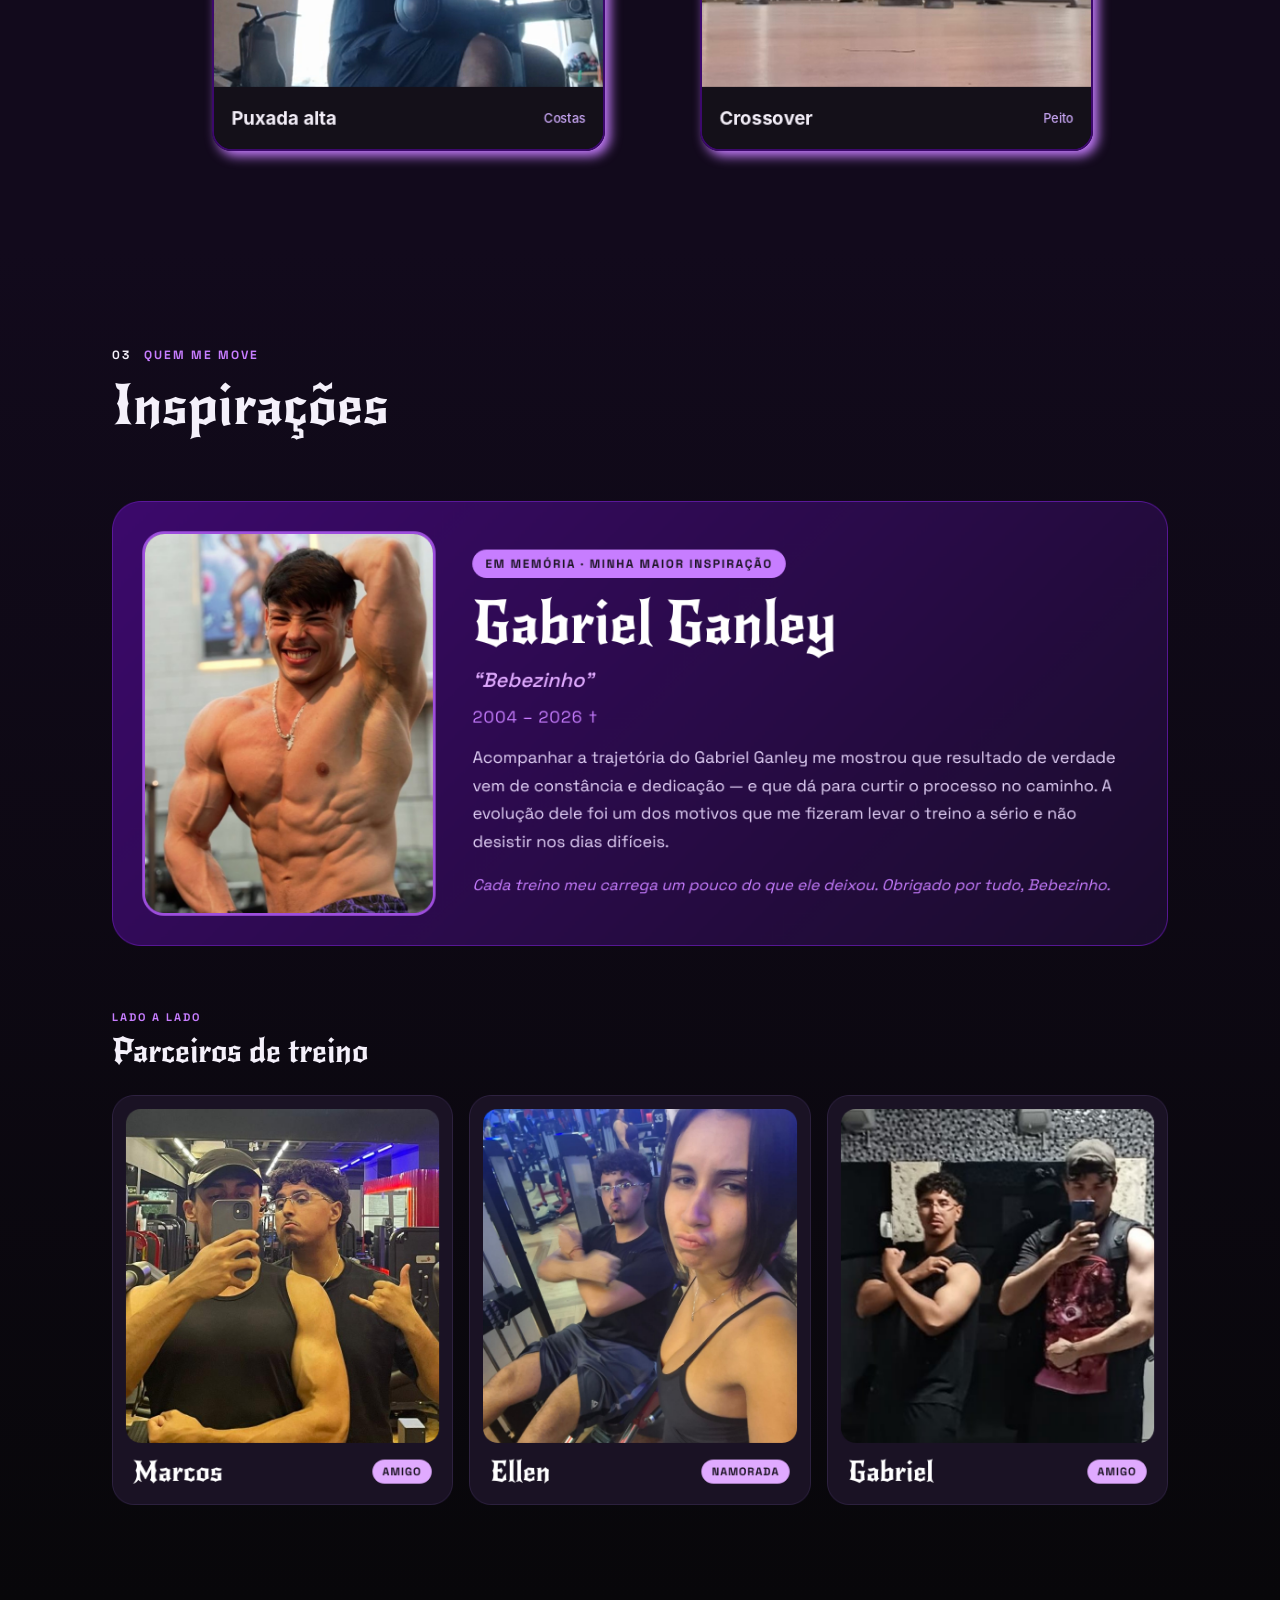
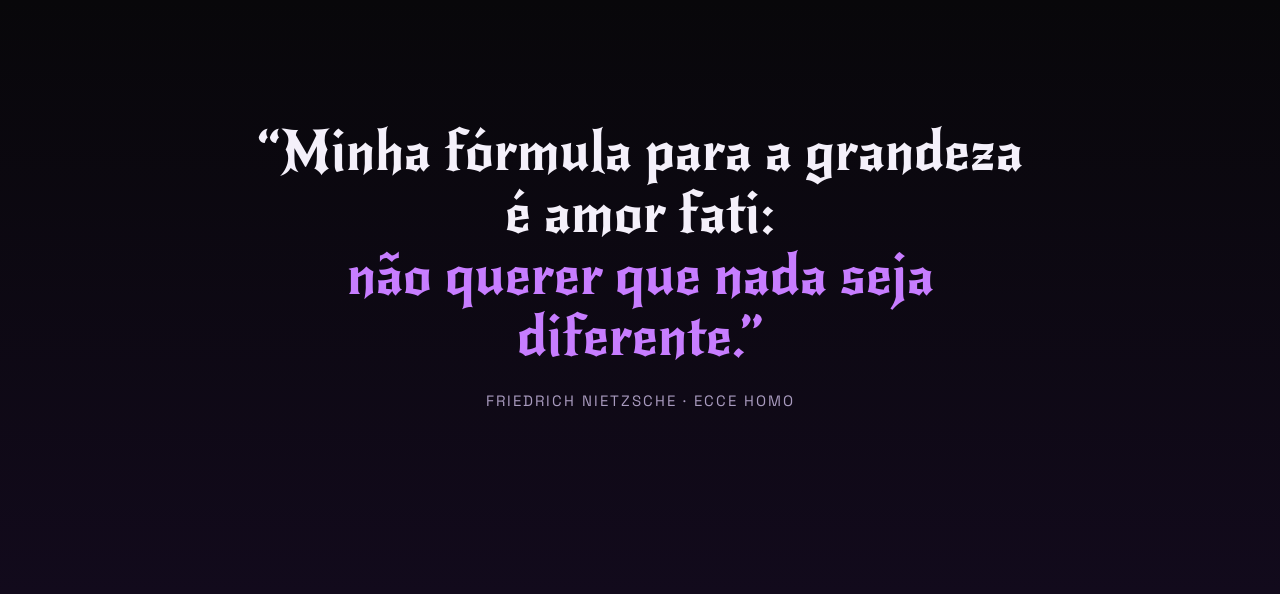
==== commit 9f287dd9: "add gif treino e ajuste score" ====
--- a/public/Index/index.html
+++ b/public/Index/index.html
@@ -173,9 +173,8 @@
           <h3 class="subtitulo">Exercicios Favoritos</h3>
 
          <div class="treino-grade"> 
-            <img src="img/alimentacao-venom.png" alt="" />
-            <img src="img/alimentacao-panqueca.png" alt="" />
-            <img src="img/alimentacao-whey.png" alt="" />
+            <img src="img/puxada-alta-card-animado.png" alt="" />
+            <img src="img/crossover-card-animado.png" alt="" />
           </div>
         </div>
       </section>
@@ -211,7 +210,6 @@
           </p>
         </div>
       </section>
-
     </main>
   </body>
 </html>
@@ -219,7 +217,6 @@
 <script>
 
 let nome = sessionStorage.getItem("NOME_USUARIO")
-
 
 if(nome != null){
 div_botoes.innerHTML = `
@@ -231,9 +228,7 @@
 function sair() {
   sessionStorage.clear();
   window.location = "../Pagina Login/login.html";
-
-}
-
+} 
 
 function PrecisaLogar() {
   if (nome != null) {
@@ -243,6 +238,4 @@
   }
 }
 
-
-
 </script>
--- a/public/Index/style.css
+++ b/public/Index/style.css
@@ -351,15 +351,19 @@
 
 .treino-grade {
   display: grid;
-  grid-template-columns: repeat(3, 1fr);  /* 3 colunas iguais */
-  gap: 16px;
+  grid-template-columns: repeat(2, 1fr);  /* 3 colunas iguais */
+  gap: 20px;
+  margin-left: 100px;
 
 }
 
 .treino-grade img {
   display: block;
-  width: 100%;
+  width: 84%;
   height: auto;
+  border-radius: 20px;
+  border: solid 2px var(--roxo-escuro);
+  box-shadow: 5px 5px 12px var(--roxo-claro);
 }
 
 /* ===================== Inspiraçoes ===================== */
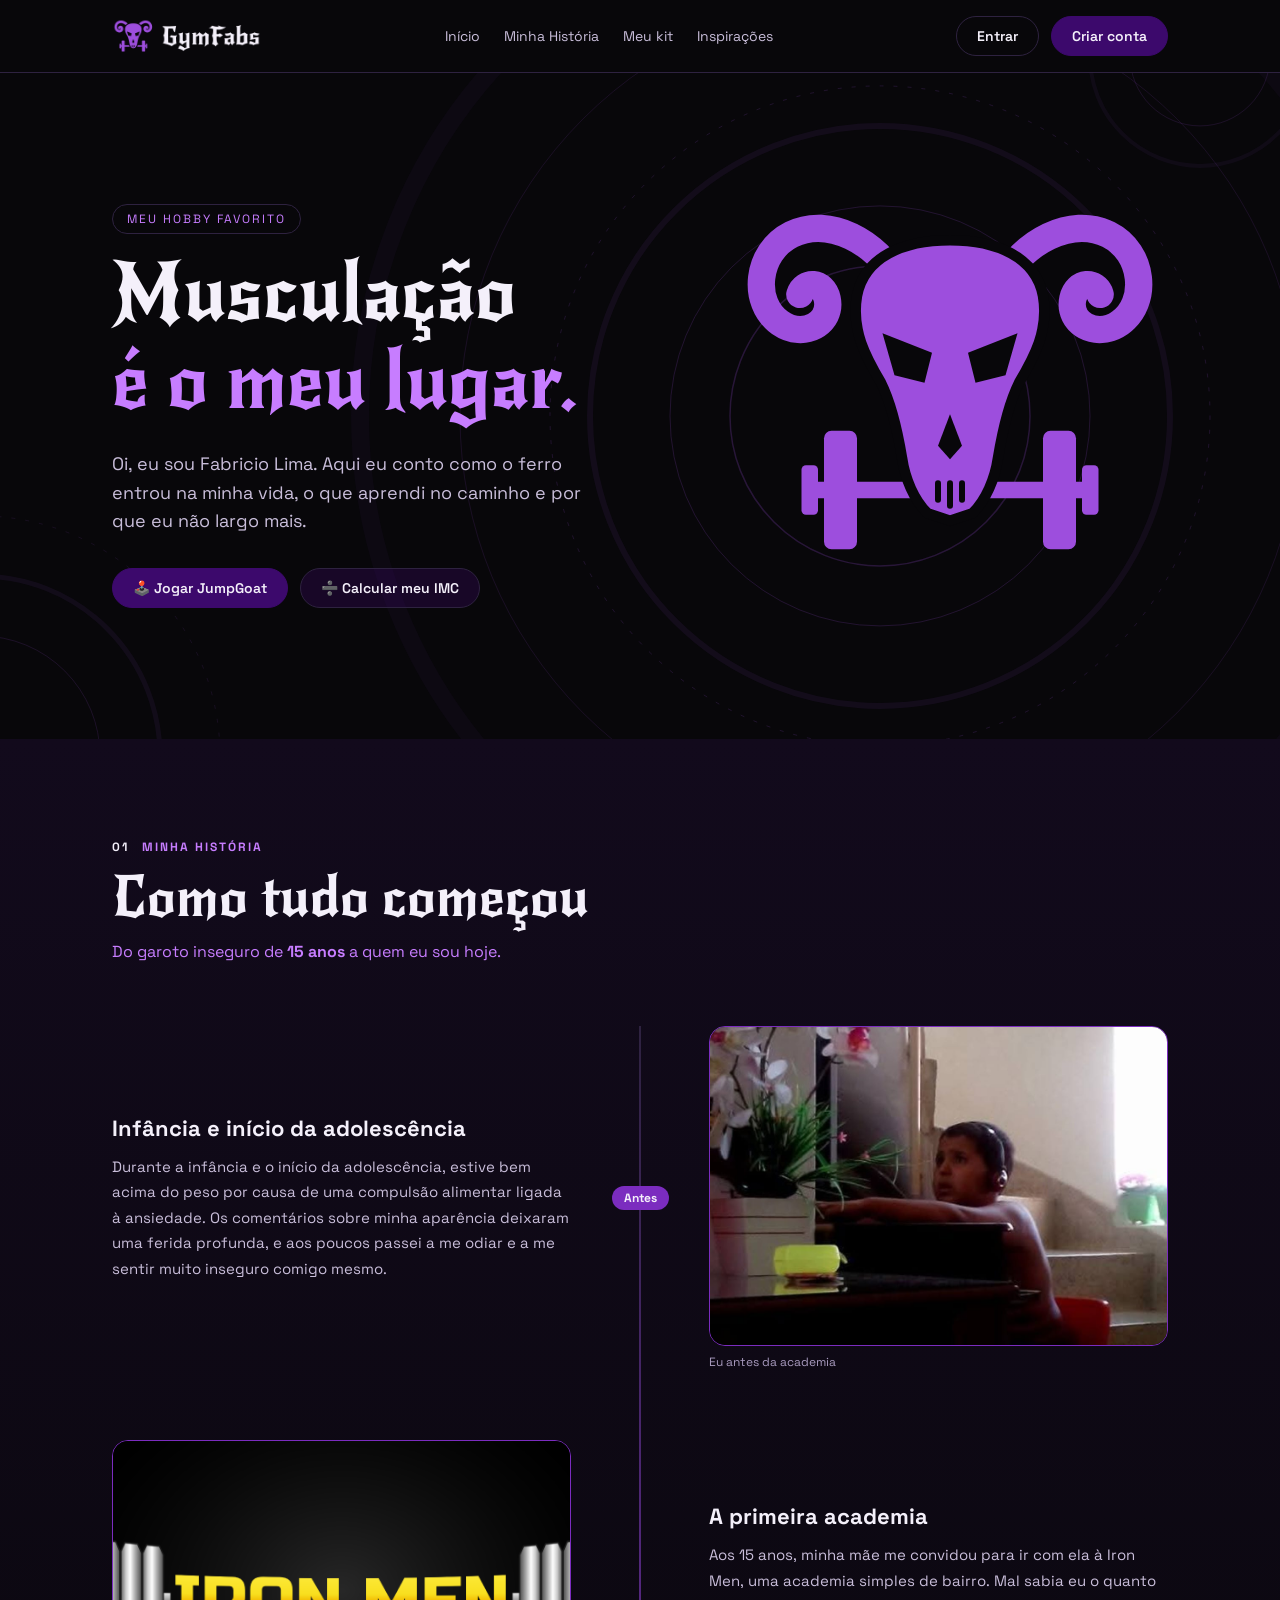
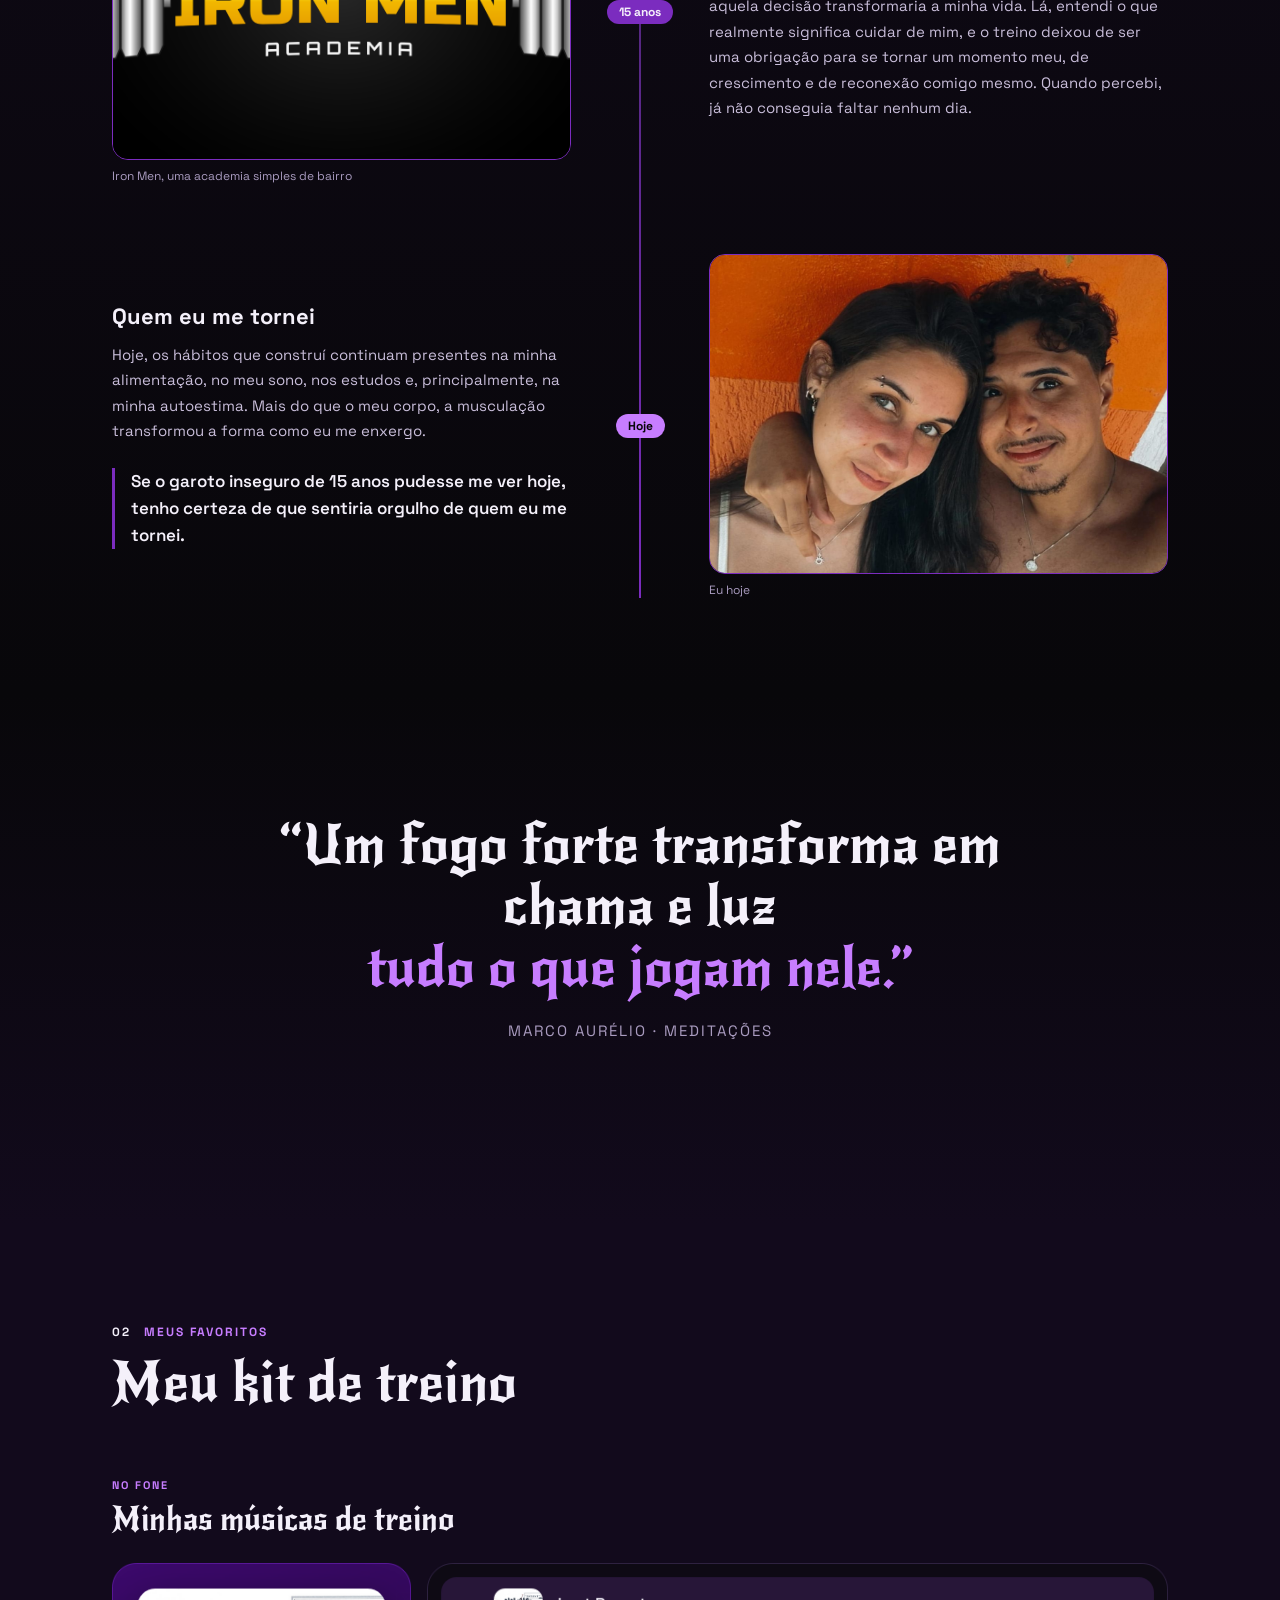
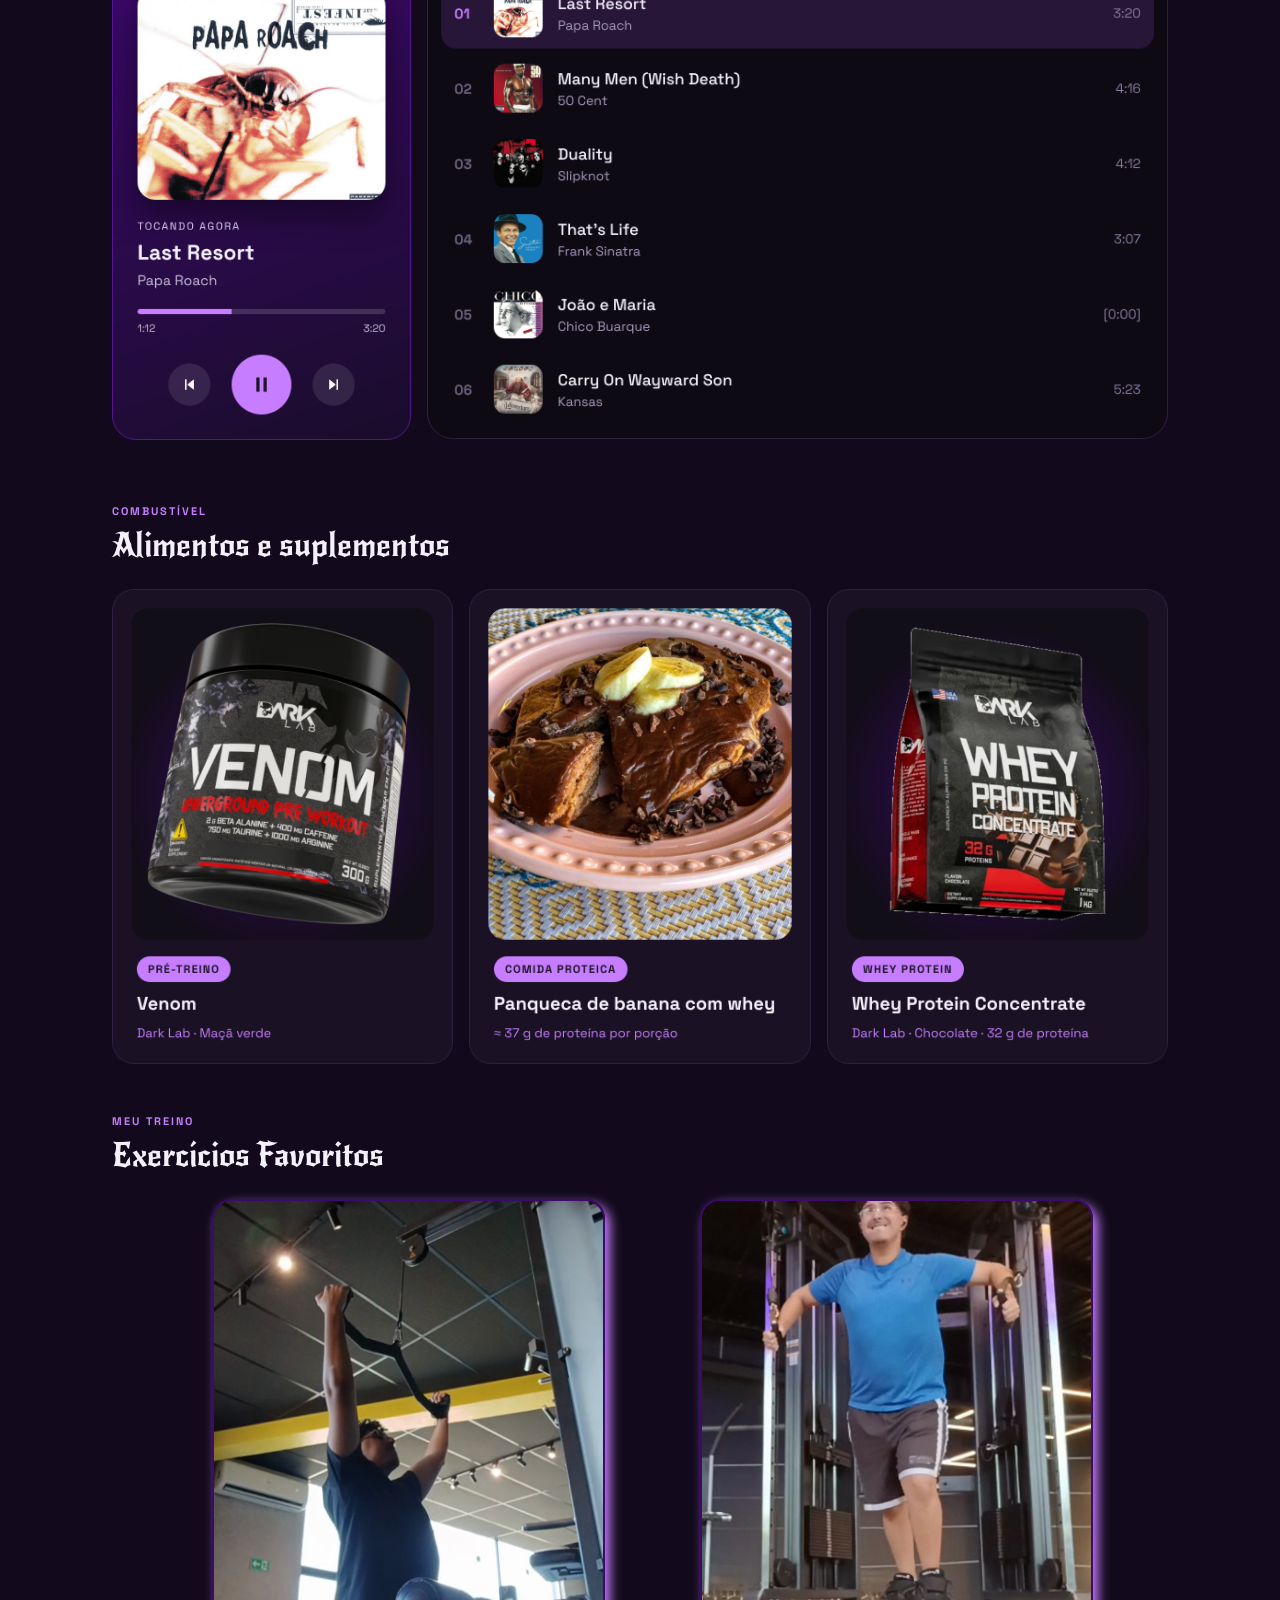
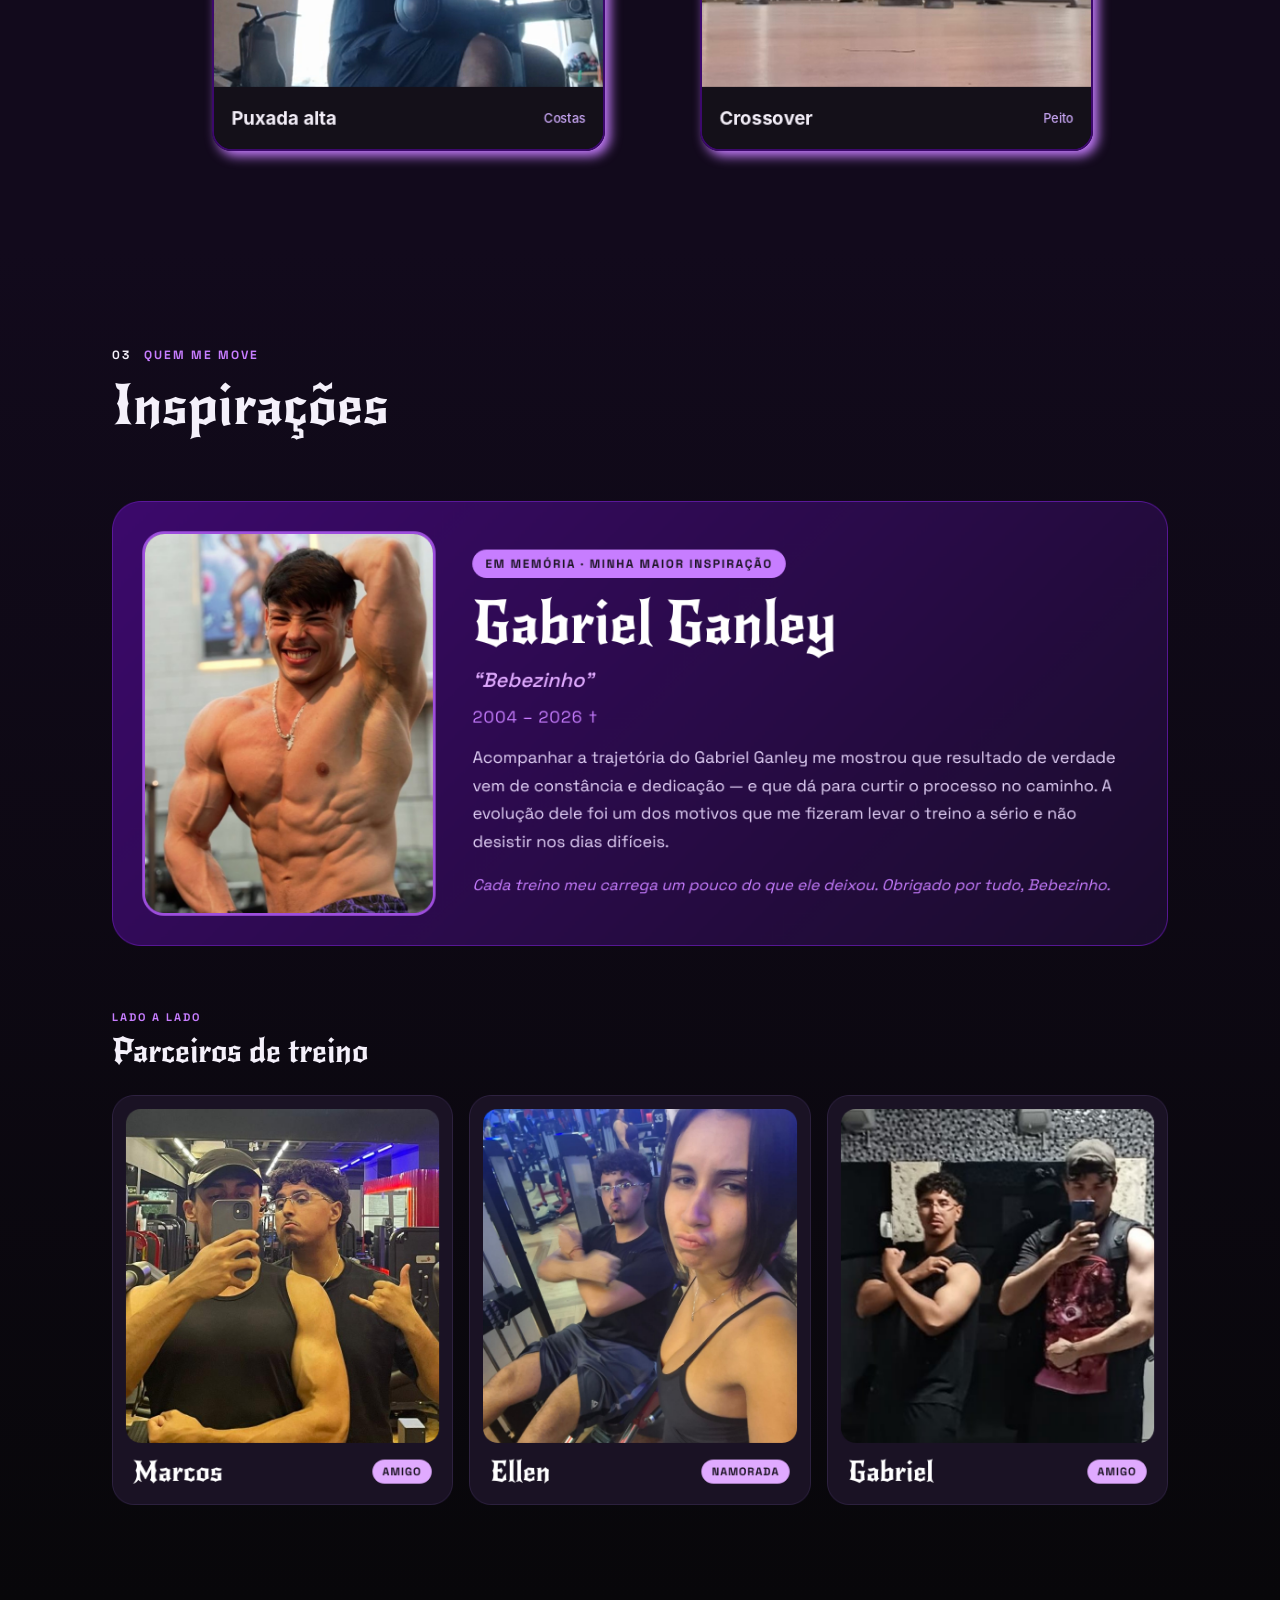
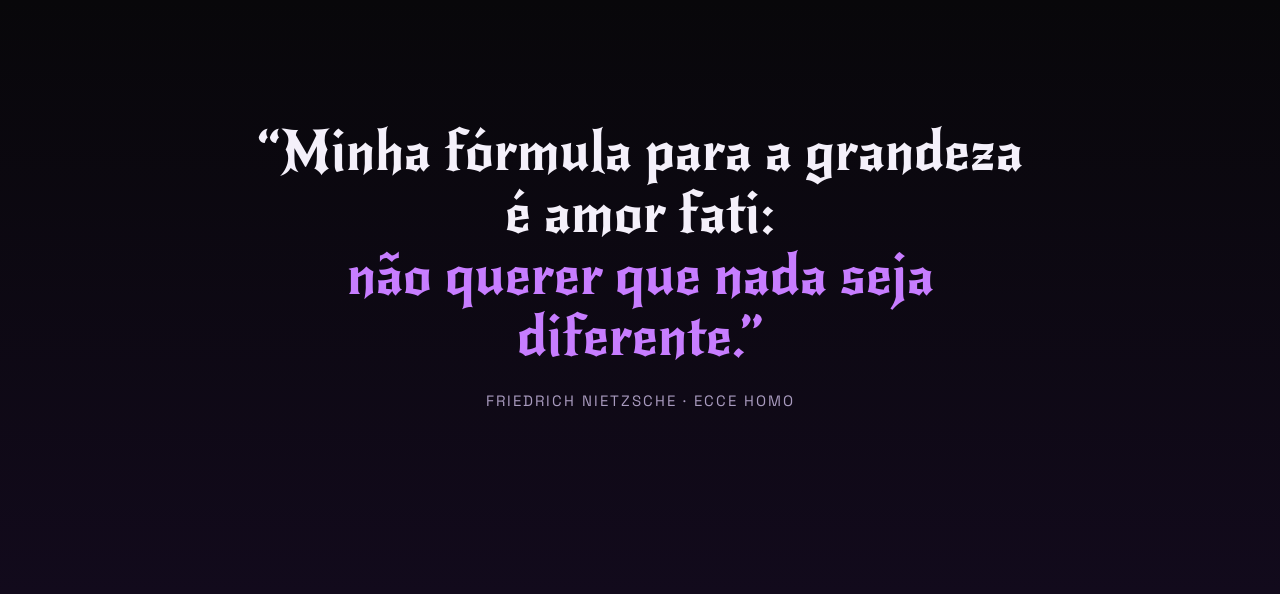
==== commit c88fe34d: "updateBD_fichaTecnica" ====
--- a/public/Index/index.html
+++ b/public/Index/index.html
@@ -10,7 +10,6 @@
   <body>
     <header>
       <img src="img/gymfabs_logo_header@4x.png" alt="" />
-
       <nav>
         <a href="#inicio">Início</a>
         <a href="#historia">Minha História</a>
@@ -55,7 +54,6 @@
         </div>
 
         <div class="linha-tempo">
-          <!-- Evento 1: texto à esquerda, foto à direita -->
           <div class="evento">
             <div class="evento-texto">
               <h3>Infância e início da adolescência</h3>
@@ -79,7 +77,7 @@
             </figure>
           </div>
 
-          <!-- Evento 2: foto à esquerda, texto à direita -->
+        
           <div class="evento">
             <figure class="evento-foto">
               <img src="img/IronMan.png" alt="Logo da academia Iron Men" />
@@ -132,8 +130,8 @@
        <section class="amorFati">
         <div class="frase titulo-secao">
           <h2>
-            ““Um fogo forte transforma em chama e luz
- <span>tudo o que jogam nele.””</span> 
+            “Um fogo forte transforma em chama e luz
+ <span>tudo o que jogam nele.”</span> 
           </h2>
           <p>
             Marco Aurélio · Meditações
@@ -170,7 +168,7 @@
 
          <div class="treino">
           <span class="rotulo">MEU TREINO</span>
-          <h3 class="subtitulo">Exercicios Favoritos</h3>
+          <h3 class="subtitulo">Exercícios Favoritos</h3>
 
          <div class="treino-grade"> 
             <img src="img/puxada-alta-card-animado.png" alt="" />
